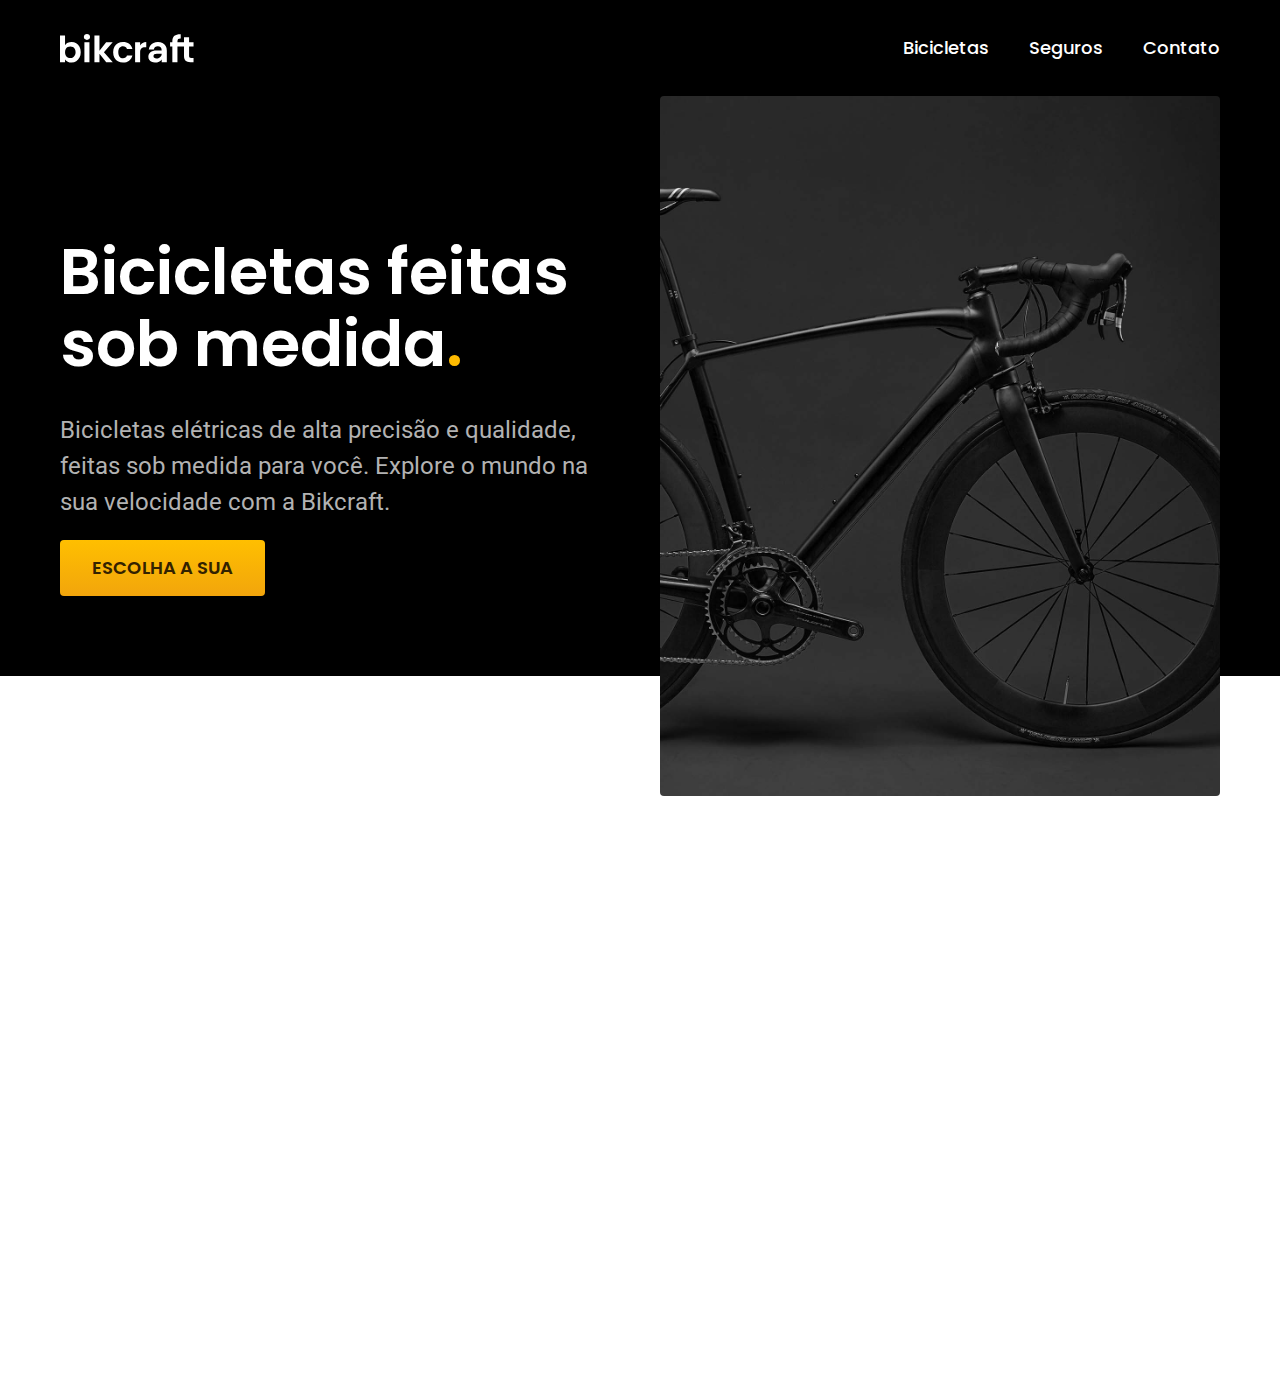
==== index.html @ d9bc49b4 "css utilitário" ====
<!DOCTYPE html>
<html lang="pt-br">

<head>
  <meta charset="UTF-8">
  <meta name="viewport" content="width=device-width, initial-scale=1.0">
  <title>Bikcraft - Bicicletas Elétricas</title>
  <meta name="description" content="Bicicletas elétricas de alta precisão e qualidade, feitas sob medida para você. Explore o mundo na sua velocidade com a Bikcraft.">
  <link rel="stylesheet" href="./css/style.css">
  <link rel="preconnect" href="https://fonts.googleapis.com">
  <link rel="preconnect" href="https://fonts.gstatic.com" crossorigin>
  <link href="https://fonts.googleapis.com/css2?family=Merriweather:ital,wght@1,900&family=Poppins:wght@400;600&family=Roboto:wght@400;500&display=swap" rel="stylesheet">
</head>

<body>
  <header class="header-bg">
    <div class="header">
      <a href="./">
        <img src="./img/bikcraft.svg" alt="bikcraft">
      </a>

      <nav aria-label="primaria">
        <ul class="header-menu font-1-m cor-0">
          <li><a href="./bicicletas.html">Bicicletas</a></li>
          <li><a href="./seguros.html">Seguros</a></li>
          <li><a href="./contato.html">Contato</a></li>
        </ul>
      </nav>
    </div>
  </header>

  <main class="introducao-bg">
    <div class="introducao">
      <div class="introducao-conteudo">
        <h1 class="font-1-xxl cor-0">Bicicletas feitas sob medida<span class="cor-p1">.</span></h1>
        <p class="font-2-l cor-5">Bicicletas elétricas de alta precisão e qualidade, feitas sob medida para você. Explore o mundo na sua velocidade com a Bikcraft.</p>
        <a class="botao" href="./bicicletas.html">escolha a sua</a>
      </div>
      <div class="introducao-img">
        <img src="./img/fotos/introducao.jpg" alt="Bicicletas alétrica preta.">
      </div>
    </div>
  </main>

</body>
</html>
---- css/style.css ----
/* Global e Utilidades */
@import "./global/global.css";
@import "./utilidades/tipografia.css";
@import "./utilidades/cores.css";
@import "./global/header.css";
@import "./utilidades/componentes.css";

/* Home */
@import "./home/introducao.css";
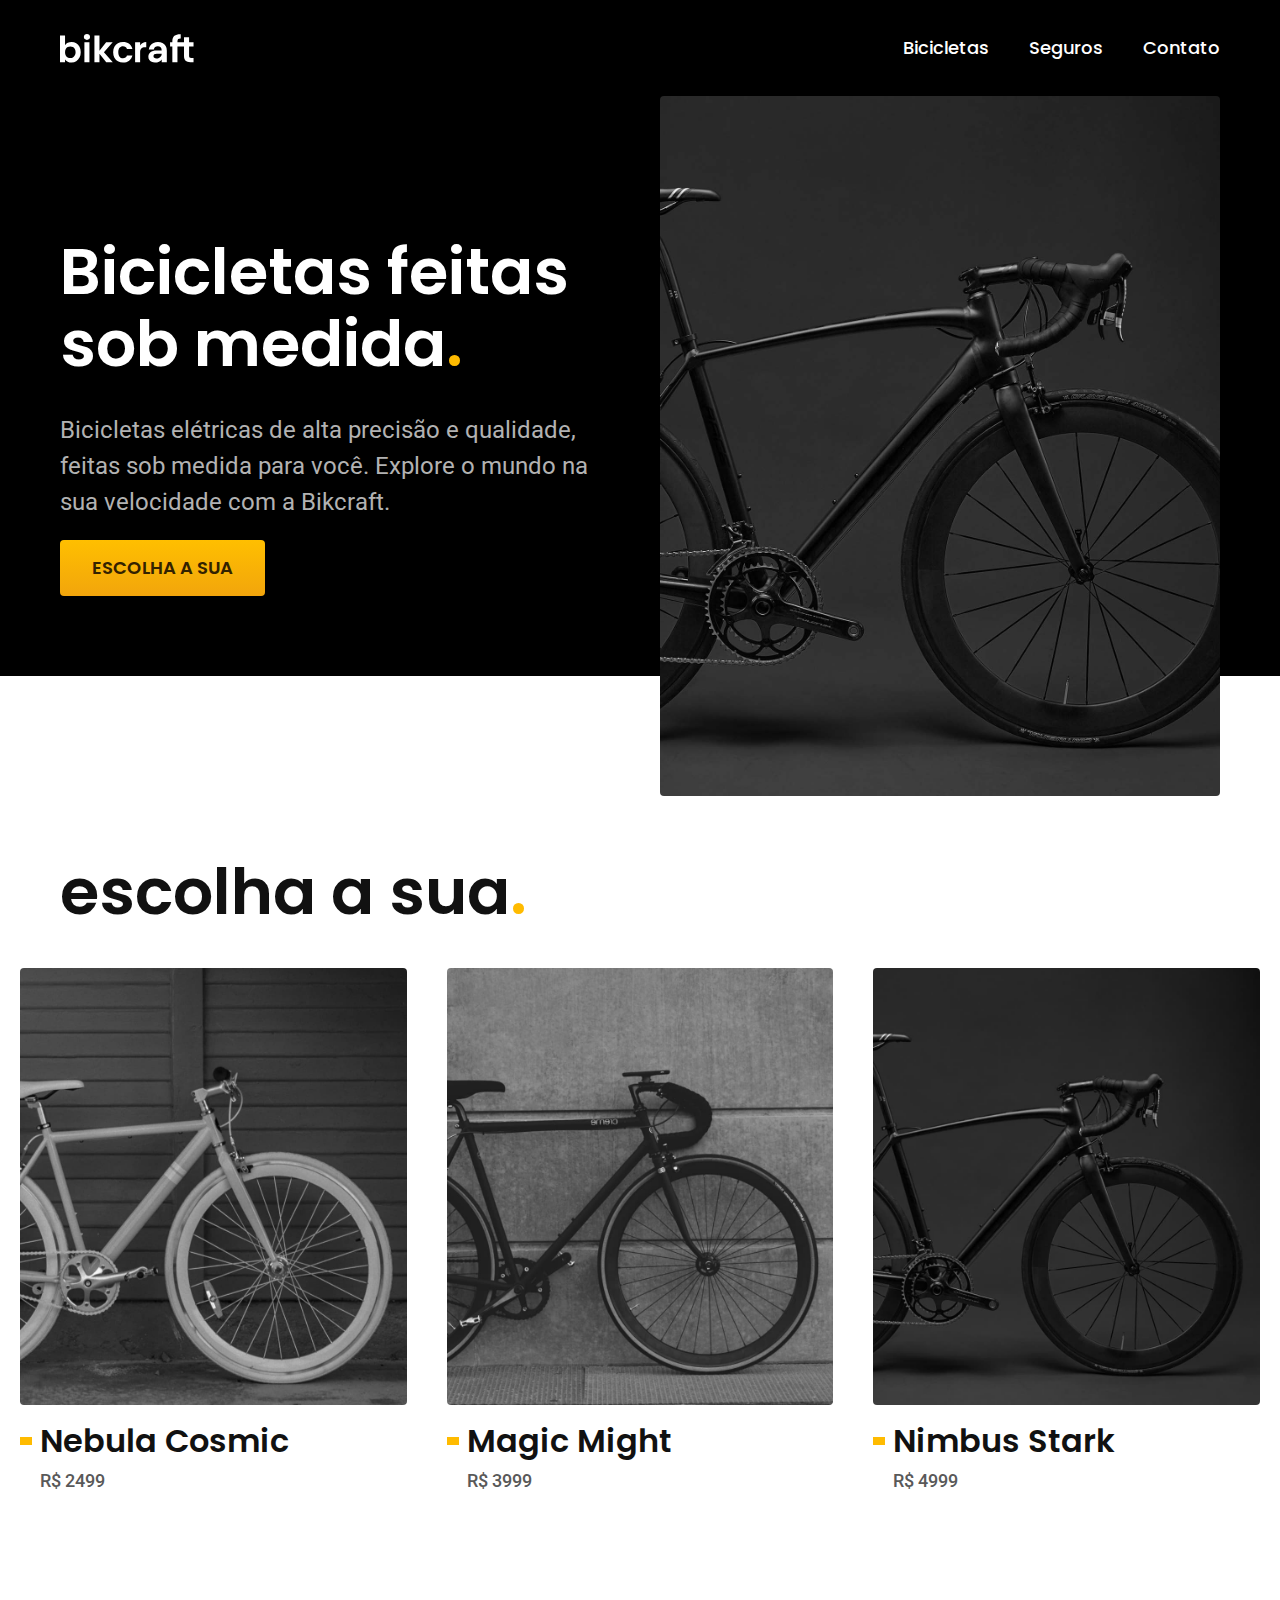
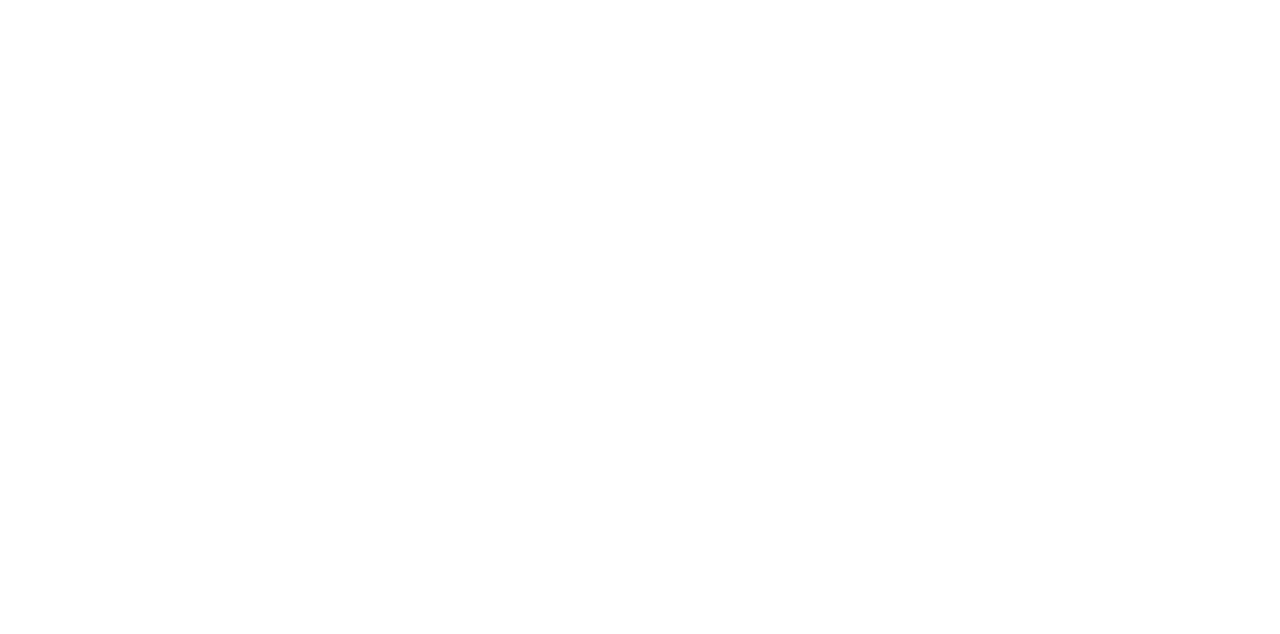
==== commit 4086bdb8: "biciletas home + melhorias no css utilitário" ====
--- a/index.html
+++ b/index.html
@@ -7,6 +7,7 @@
   <title>Bikcraft - Bicicletas Elétricas</title>
   <meta name="description" content="Bicicletas elétricas de alta precisão e qualidade, feitas sob medida para você. Explore o mundo na sua velocidade com a Bikcraft.">
   <link rel="stylesheet" href="./css/style.css">
+  
   <link rel="preconnect" href="https://fonts.googleapis.com">
   <link rel="preconnect" href="https://fonts.gstatic.com" crossorigin>
   <link href="https://fonts.googleapis.com/css2?family=Merriweather:ital,wght@1,900&family=Poppins:wght@400;600&family=Roboto:wght@400;500&display=swap" rel="stylesheet">
@@ -14,7 +15,7 @@
 
 <body>
   <header class="header-bg">
-    <div class="header">
+    <div class="container header">
       <a href="./">
         <img src="./img/bikcraft.svg" alt="bikcraft">
       </a>
@@ -30,7 +31,7 @@
   </header>
 
   <main class="introducao-bg">
-    <div class="introducao">
+    <div class="container introducao">
       <div class="introducao-conteudo">
         <h1 class="font-1-xxl cor-0">Bicicletas feitas sob medida<span class="cor-p1">.</span></h1>
         <p class="font-2-l cor-5">Bicicletas elétricas de alta precisão e qualidade, feitas sob medida para você. Explore o mundo na sua velocidade com a Bikcraft.</p>
@@ -42,5 +43,32 @@
     </div>
   </main>
 
+  <article class="bicicletas-lista">
+    <h2 class="container font-1-xxl">escolha a sua<span class="cor-p1">.</span></h2>
+    <ul>
+      <li>
+        <a href="./bicicletas/magic.html">
+          <img src="./img/bicicletas/nebula-home.jpg" alt="Bicicleta preta">
+          <h3 class="font-1-xl">Nebula Cosmic</h3>
+          <span class="font-2-m cor-8">R$ 2499</span>
+        </a>
+      </li>
+      <li>
+        <a href="./bicicletas/magic.html">
+          <img src="./img/bicicletas/magic-home.jpg" alt="Bicicleta preta">
+          <h3 class="font-1-xl">Magic Might</h3>
+          <span class="font-2-m cor-8">R$ 3999</span>
+        </a>
+      </li>
+      <li>
+        <a href="./bicicletas/nimbus.html">
+          <img src="./img/bicicletas/nimbus-home.jpg" alt="Bicicleta preta">
+          <h3 class="font-1-xl">Nimbus Stark</h3>
+          <span class="font-2-m cor-8">R$ 4999</span>
+        </a>
+      </li>
+    </ul>
+  </article>
+
 </body>
 </html>--- a/css/style.css
+++ b/css/style.css
@@ -6,4 +6,7 @@
 @import "./utilidades/componentes.css";
 
 /* Home */
-@import "./home/introducao.css";+@import "./home/introducao.css";
+
+/* Bicicletas */
+@import "./bicicletas/bicicletas-lista.css";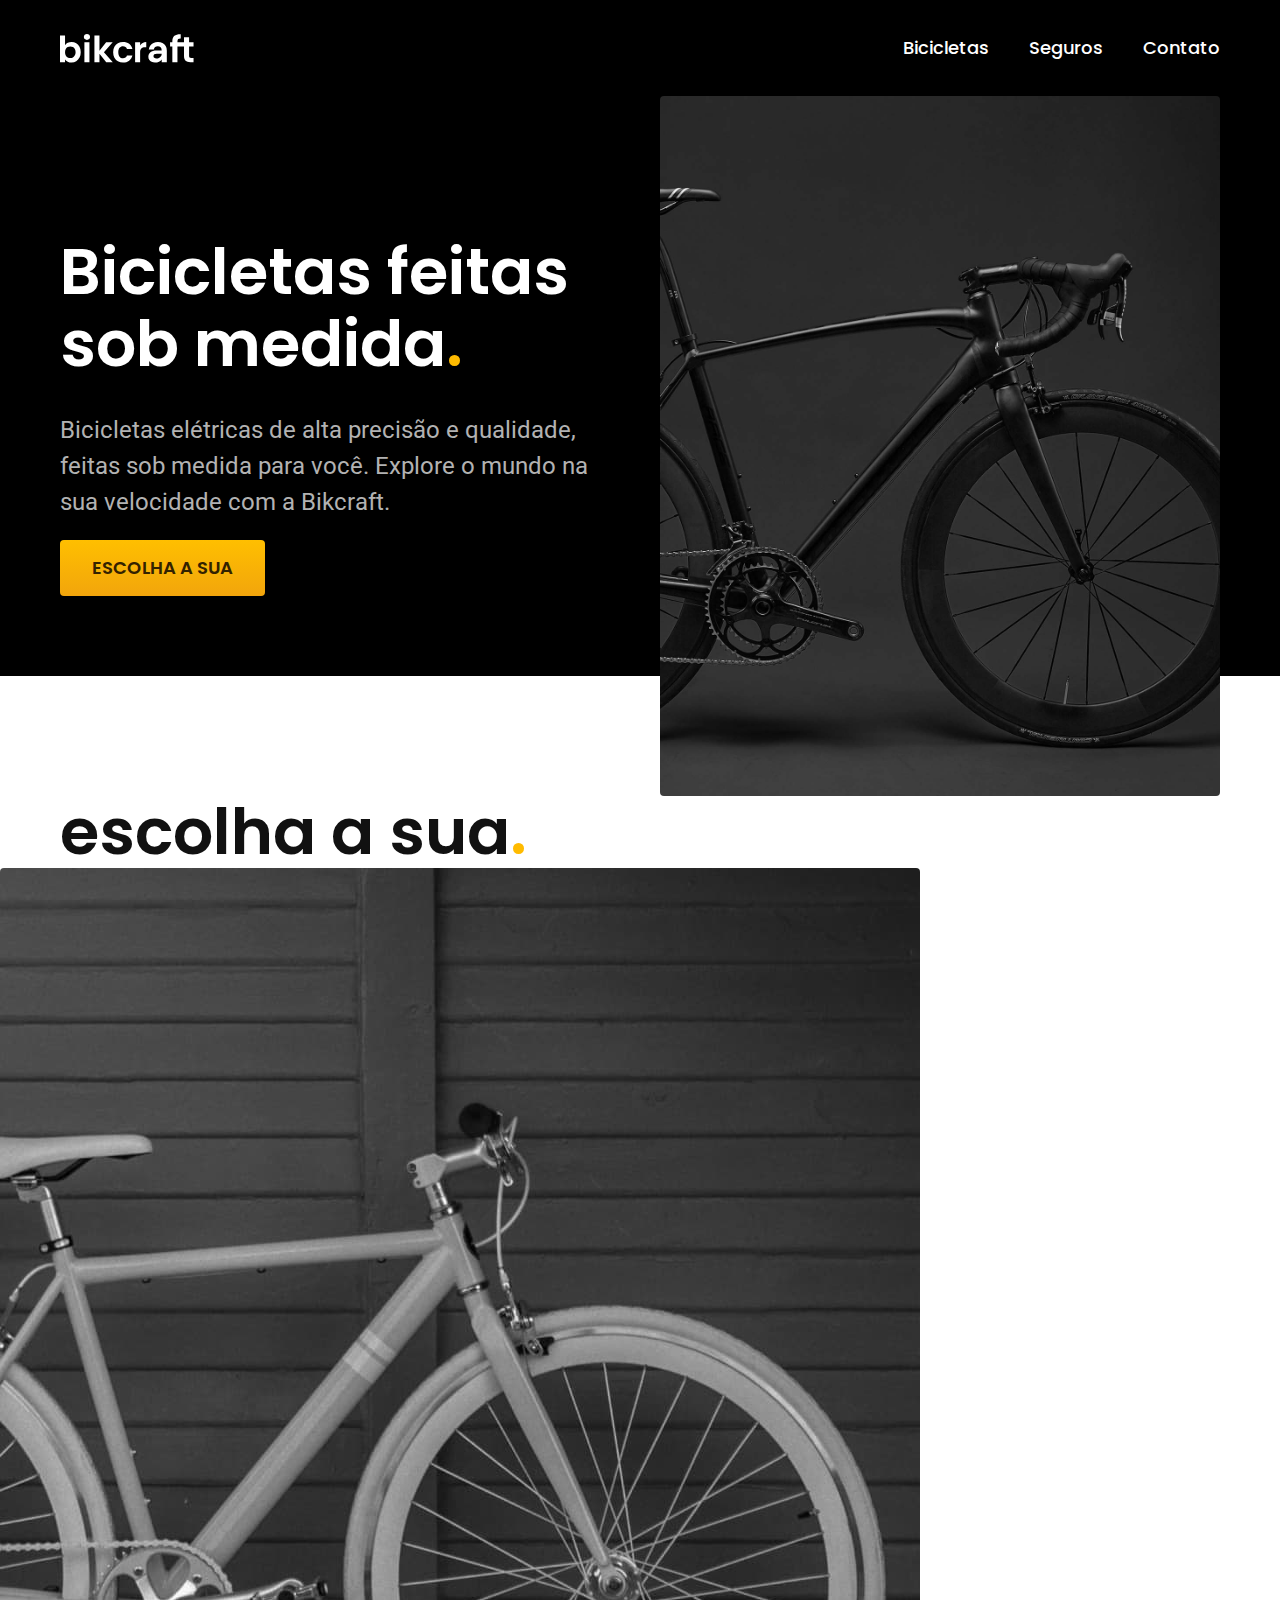
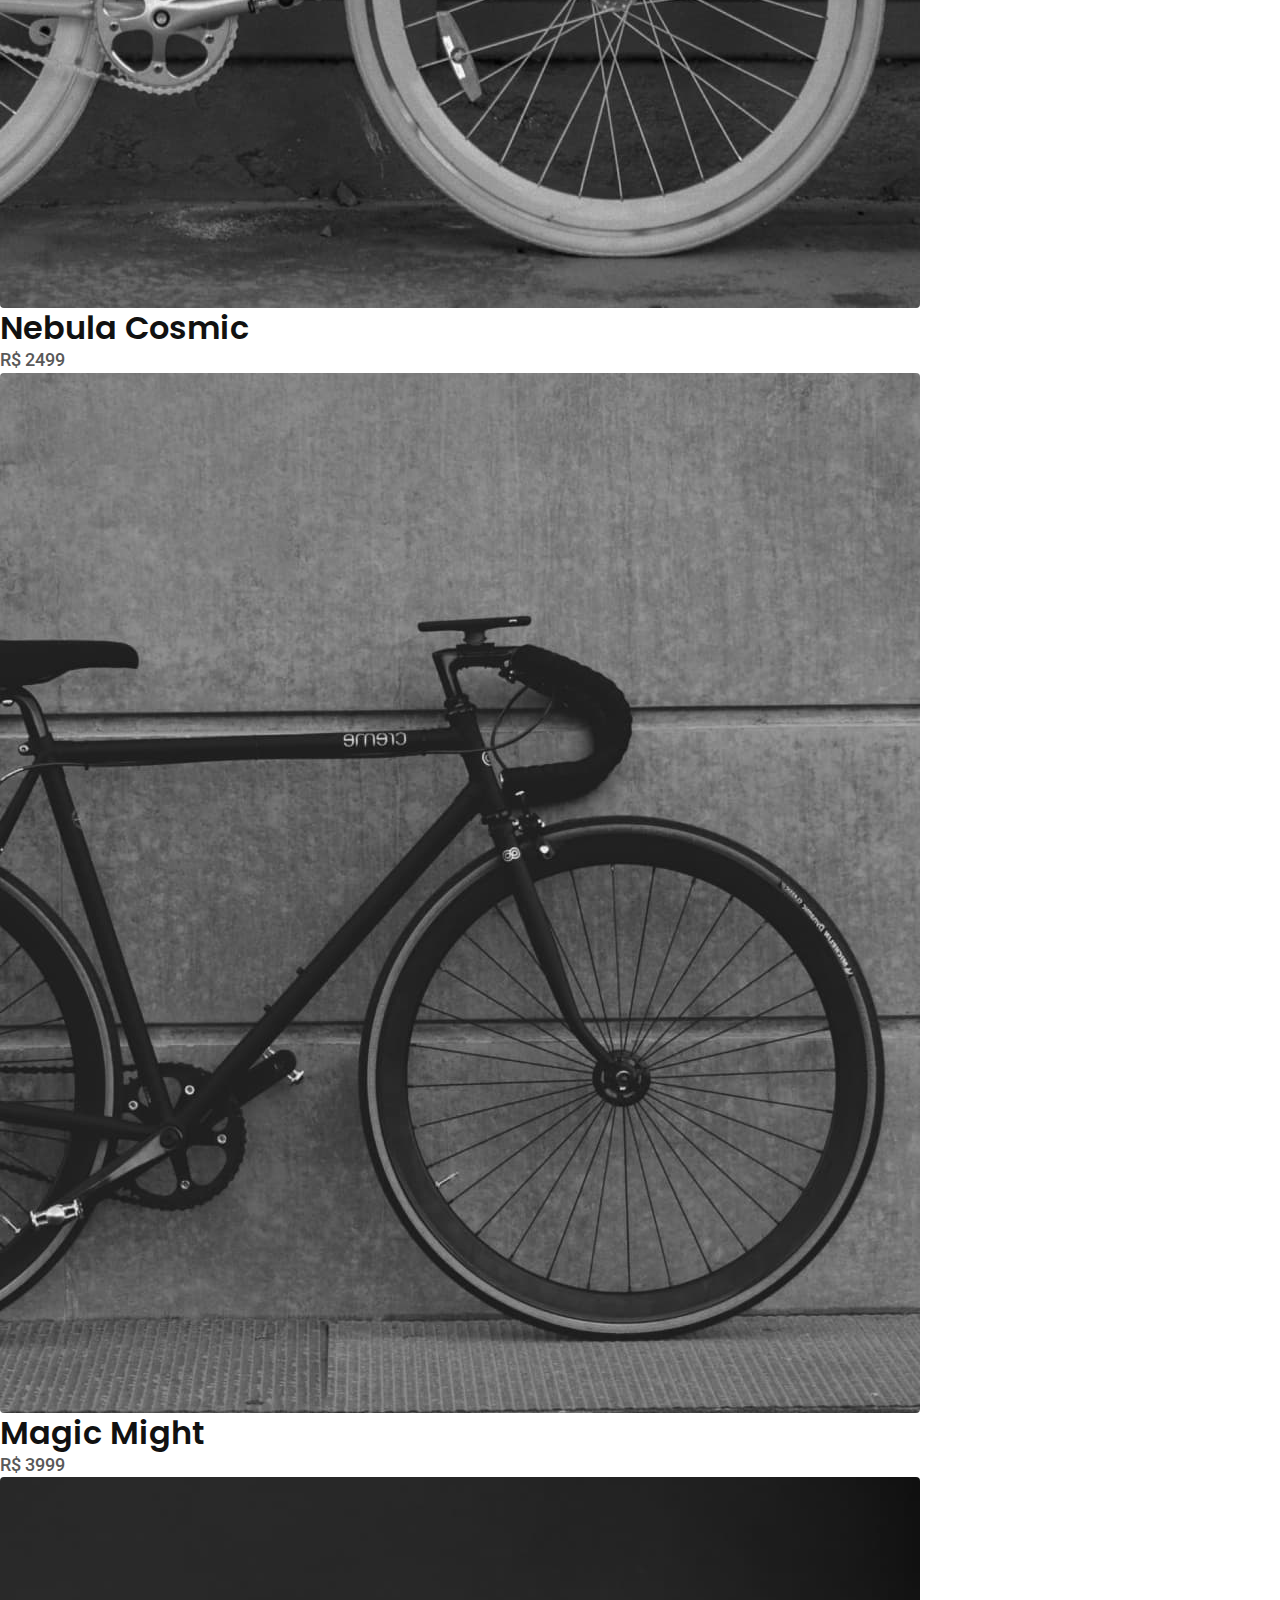
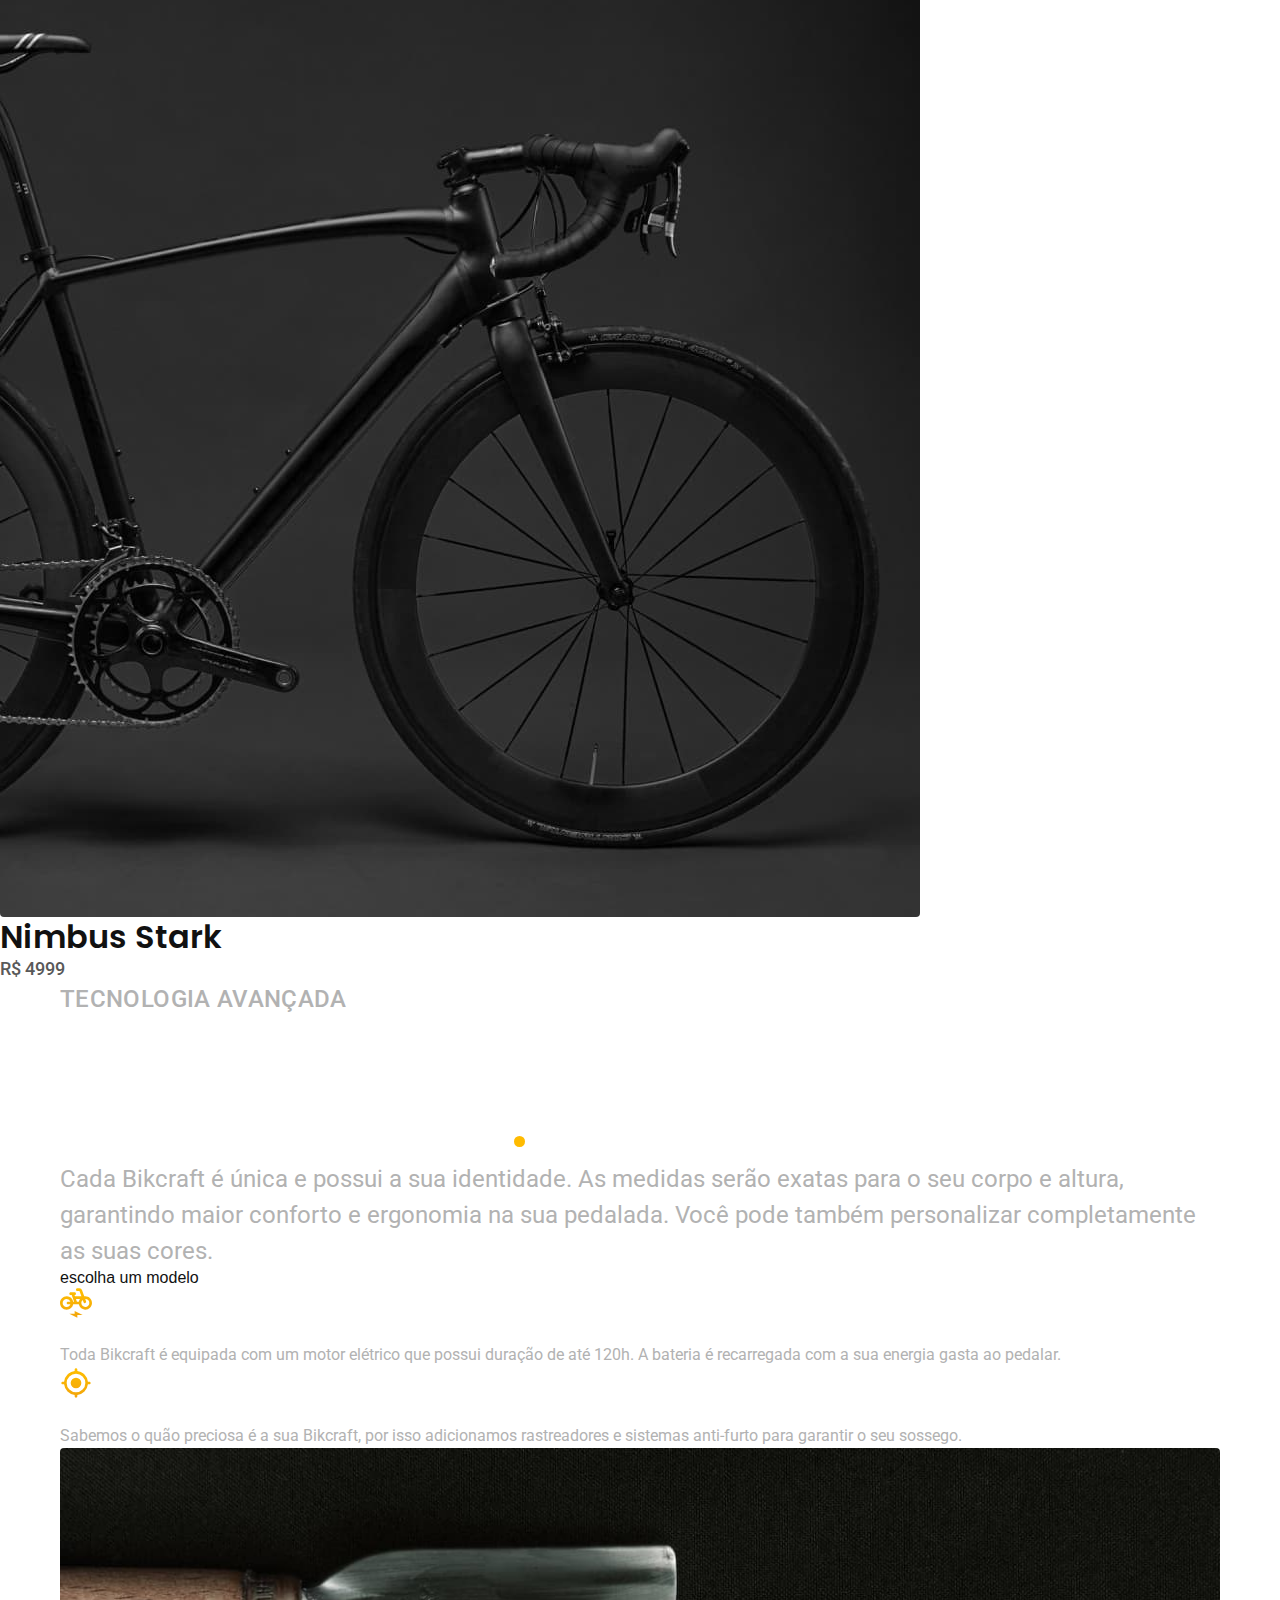
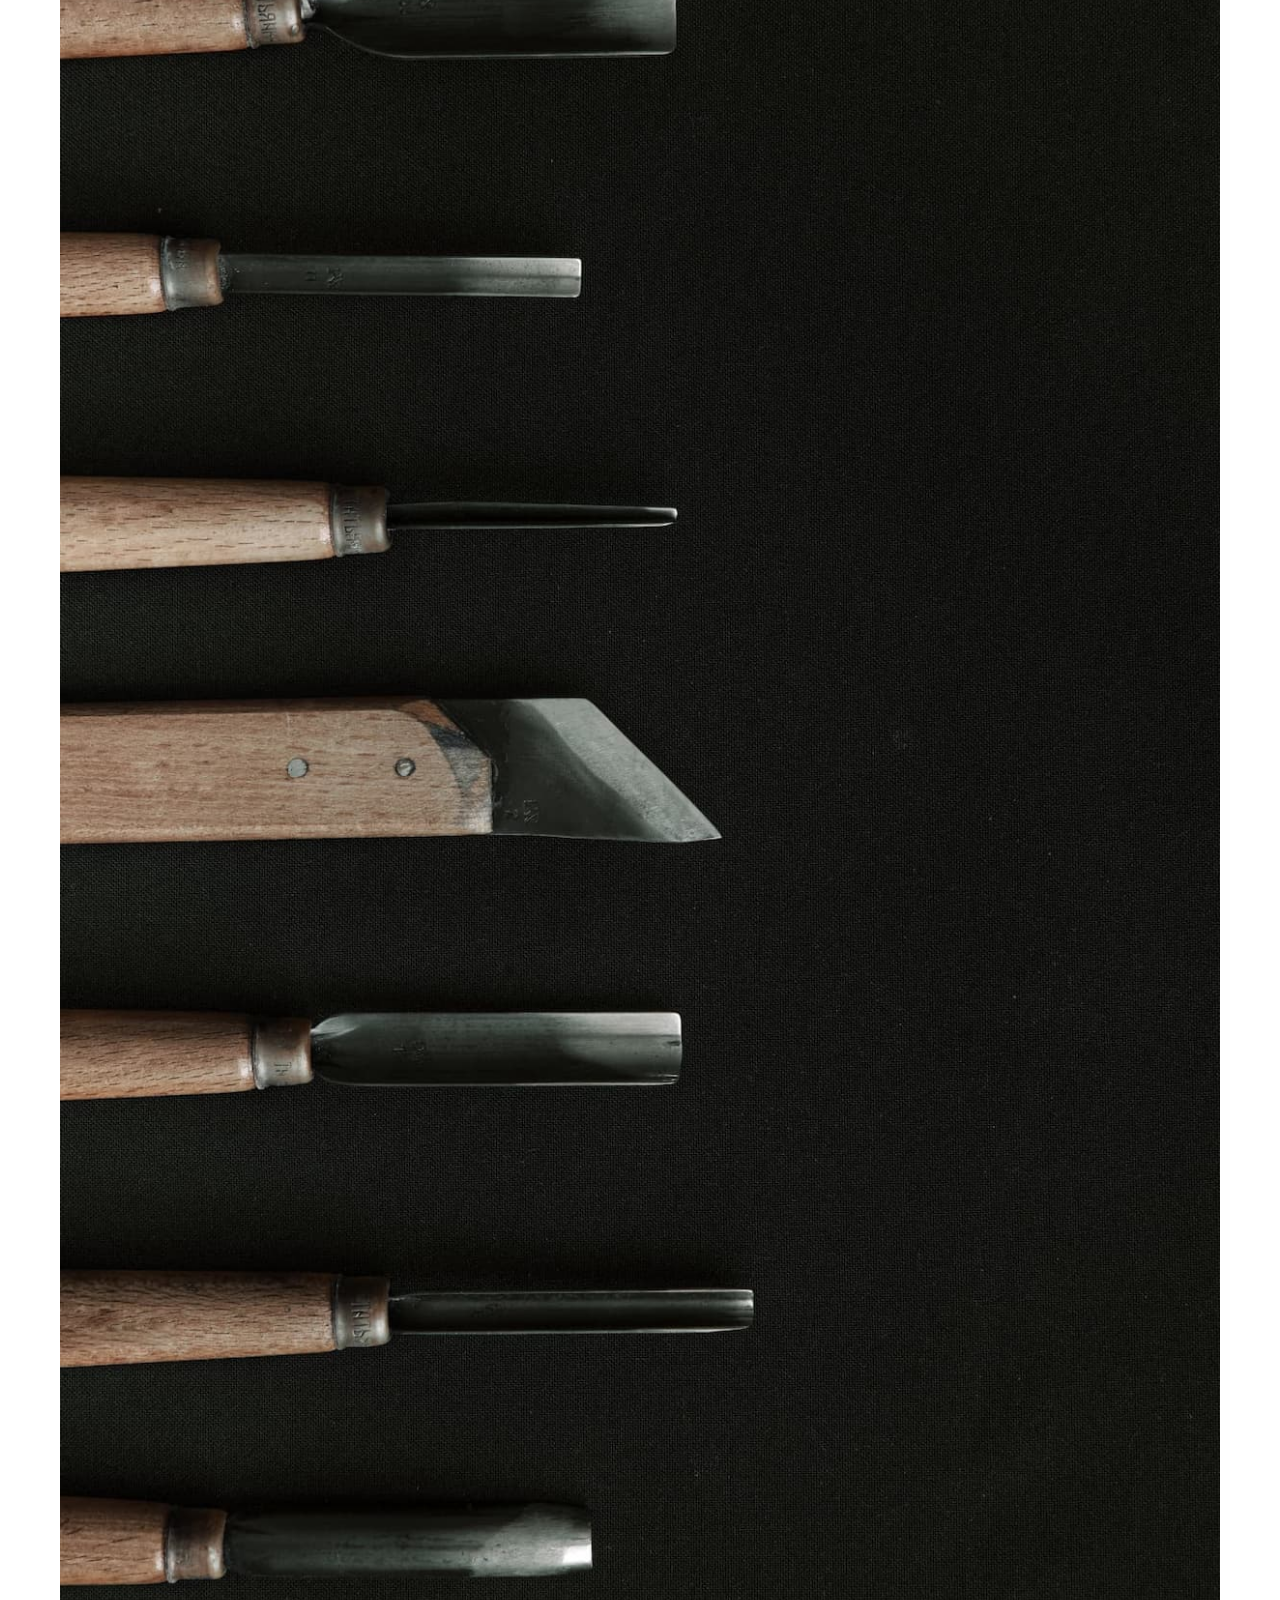
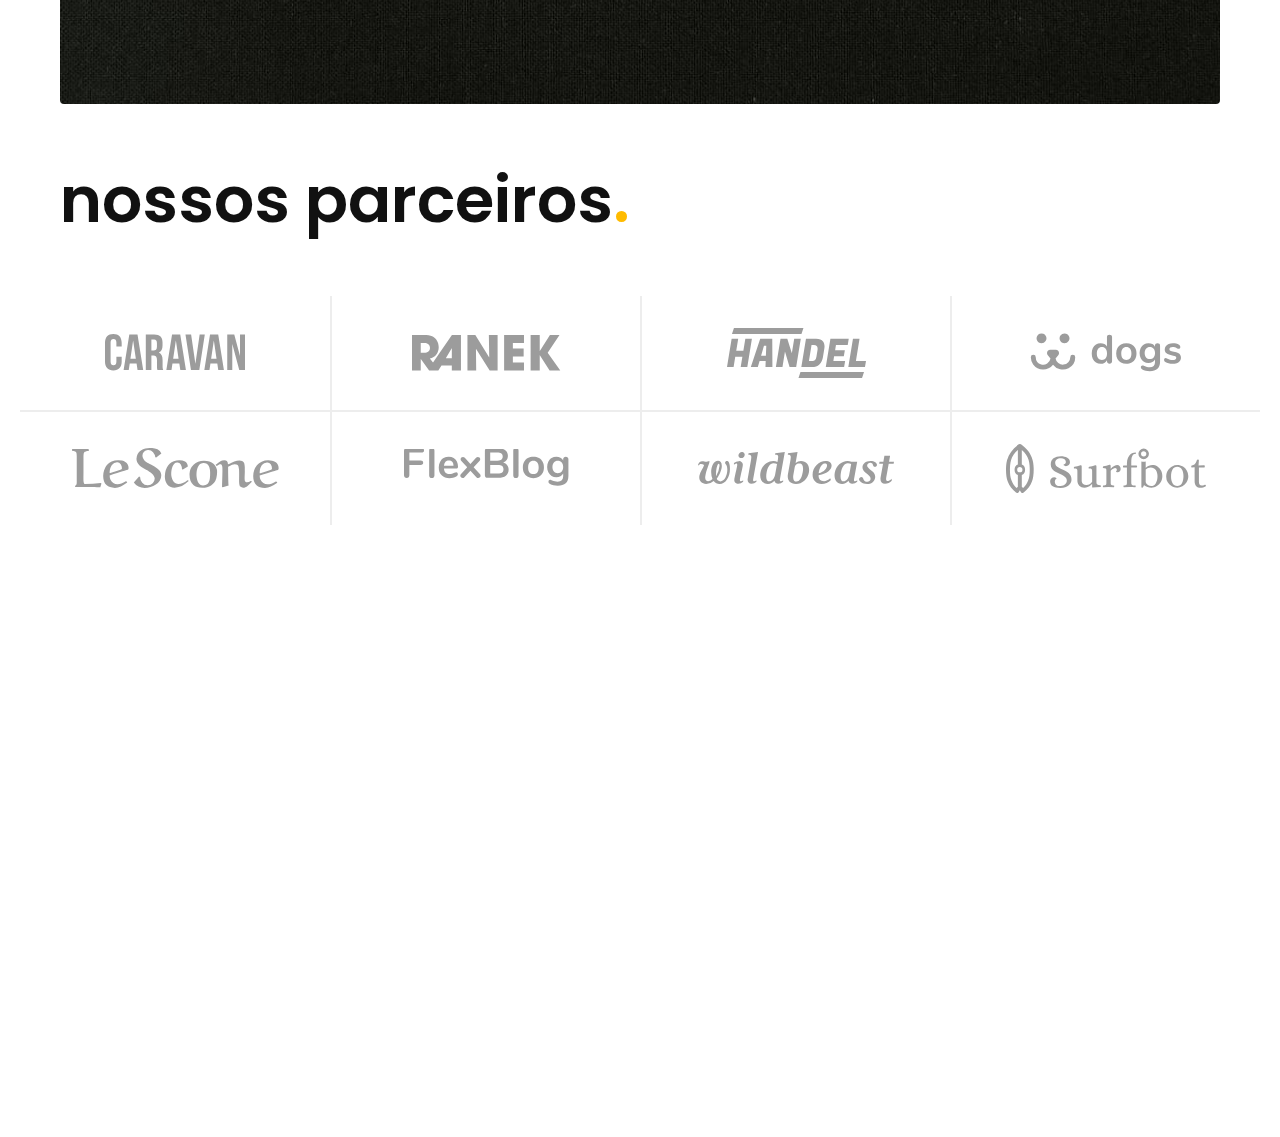
==== commit 7e6d0b43: "parte 'parceiros' pronta + favicon" ====
--- a/index.html
+++ b/index.html
@@ -11,6 +11,7 @@
   <link rel="preconnect" href="https://fonts.googleapis.com">
   <link rel="preconnect" href="https://fonts.gstatic.com" crossorigin>
   <link href="https://fonts.googleapis.com/css2?family=Merriweather:ital,wght@1,900&family=Poppins:wght@400;600&family=Roboto:wght@400;500&display=swap" rel="stylesheet">
+  <link rel="icon" href="./favicon.svg" type="image/svg+xml">
 </head>
 
 <body>
@@ -70,5 +71,45 @@
     </ul>
   </article>
 
+  <article class="tecnologia-bg">
+    <div class="tecnologia container">
+      <div class="tecnologia-conteudo">
+        <span class="font-2-l-b cor-5">tecnologia avançada</span>
+        <h2 class="font-1-xxl cor-0">você escolhe as suas cores e componentes<span class="cor-p1">.</span></h2>
+        <p class="font-2-l cor-5">Cada Bikcraft é única e possui a sua identidade. As medidas serão exatas para o seu corpo e altura, garantindo maior conforto e ergonomia na sua pedalada. Você pode também personalizar completamente as suas cores.</p>
+        <a class="link" href="./bicicletas.html">escolha um modelo</a>
+        <div class="tecnologia-vantagens">
+          <div>
+            <img src="./img/icones/eletrica.svg" alt="">
+            <h3 class="font-1-m cor-0">Motor Elétrico</h3>
+            <p class="font-2-s cor-5">Toda Bikcraft é equipada com um motor elétrico que possui duração de até 120h. A bateria é recarregada com a sua energia gasta ao pedalar.</p>
+          </div>
+          <div>
+            <img src="./img/icones/rastreador.svg" alt="">
+            <h3 class="font-1-m cor-0">Rastreador</h3>
+            <p class="font-2-s cor-5">Sabemos o quão preciosa é a sua Bikcraft, por isso adicionamos rastreadores e sistemas anti-furto para garantir o seu sossego.</p>
+          </div>
+        </div>
+      </div>
+      <div class="tecnologia-imagem">
+        <img src="./img/fotos/tecnologia.jpg" alt="">
+      </div>
+    </div>
+  </article>
+  
+  <section class="parceiros" aria-label="Nossos Parceiros">
+    <h2 class="container font-1-xxl">nossos parceiros<span class="cor-p1">.</span></h2>
+    <ul>
+      <li><img src="./img/parceiros/caravan.svg" alt="caravan"></li>
+      <li><img src="./img/parceiros/ranek.svg" alt="ranek"></li>
+      <li><img src="./img/parceiros/handel.svg" alt="handel"></li>
+      <li><img src="./img/parceiros/dogs.svg" alt="dogs"></li>
+      <li><img src="./img/parceiros/lescone.svg" alt="lescone"></li>
+      <li><img src="./img/parceiros/flexblog.svg" alt="flexblog"></li>
+      <li><img src="./img/parceiros/wildbeast.svg" alt="wildbeast"></li>
+      <li><img src="./img/parceiros/surfbot.svg" alt="surfbot"></li>
+    </ul>
+  </section>
+
 </body>
 </html>--- a/css/style.css
+++ b/css/style.css
@@ -7,6 +7,8 @@
 
 /* Home */
 @import "./home/introducao.css";
+@import "./home/bicicletas-lista.css";
+@import "./home/tecnologia.css";
+@import "./home/parceiros.css";
 
 /* Bicicletas */
-@import "./bicicletas/bicicletas-lista.css";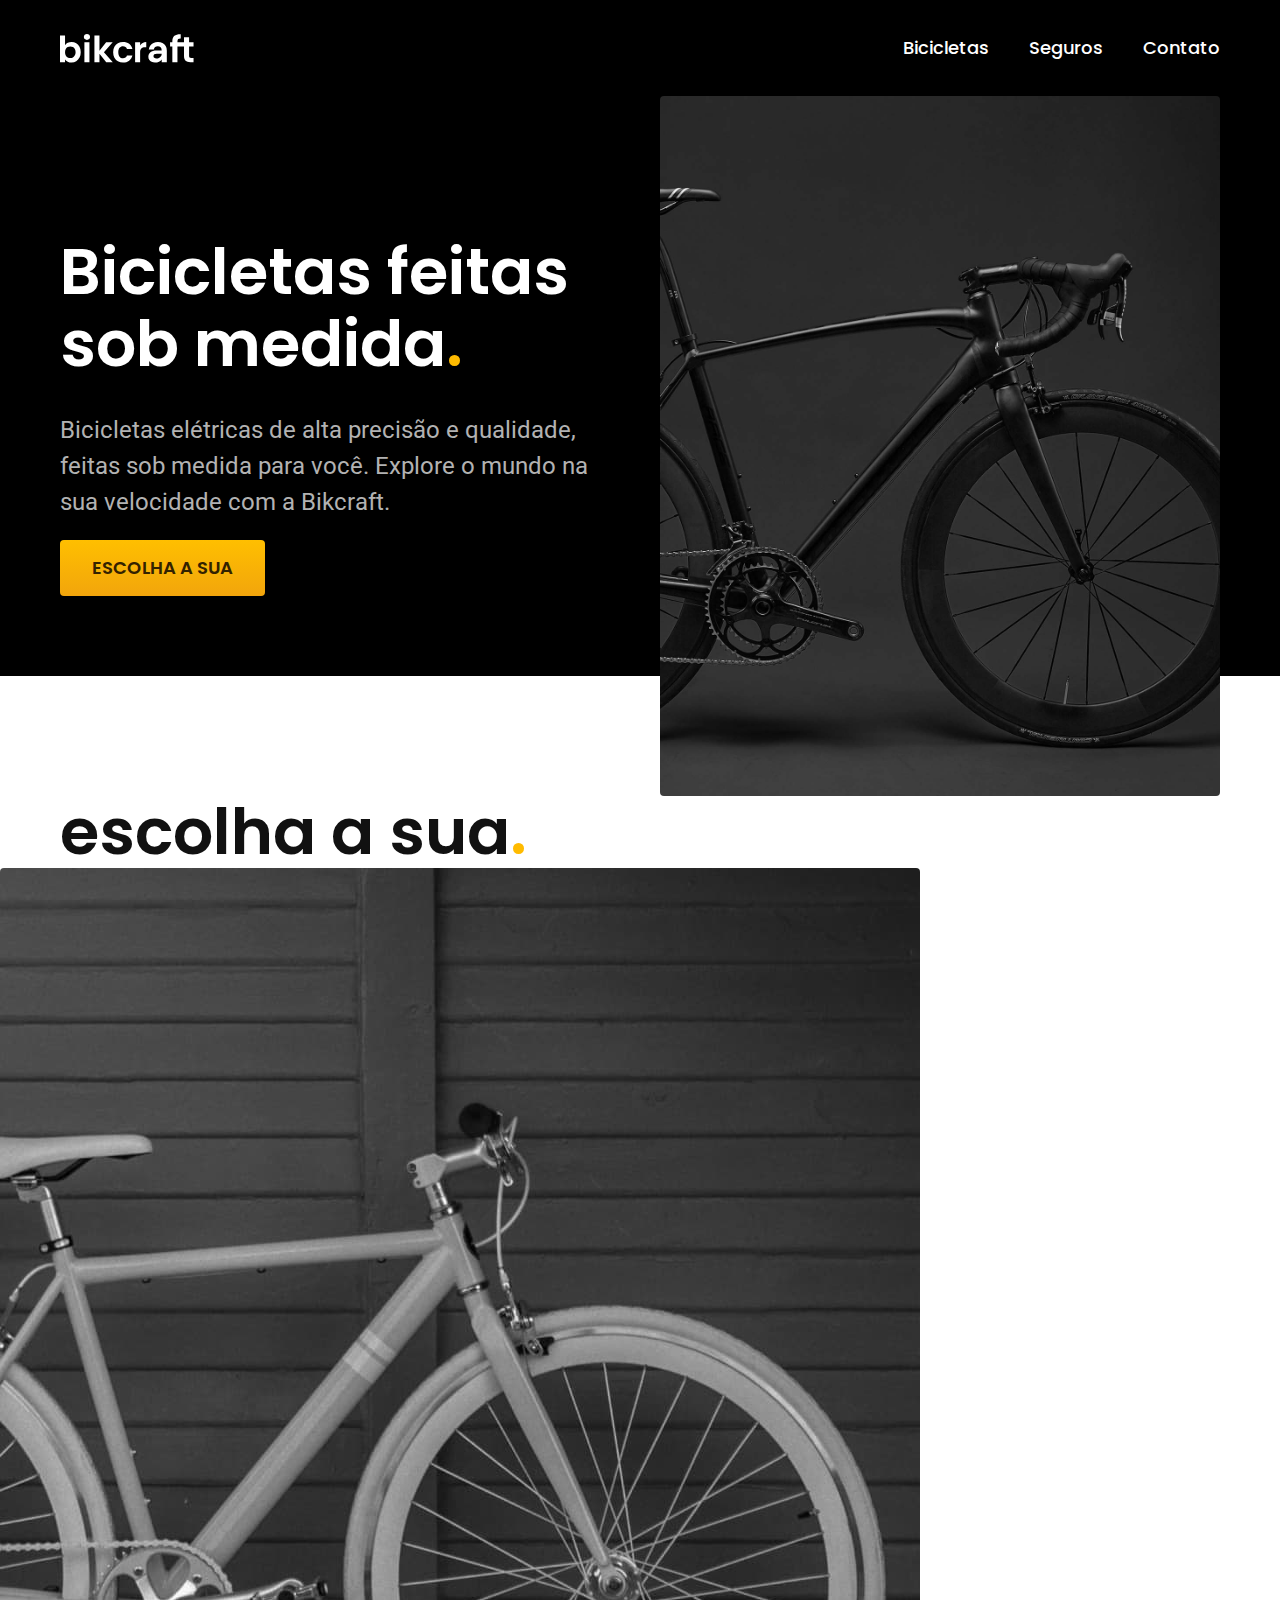
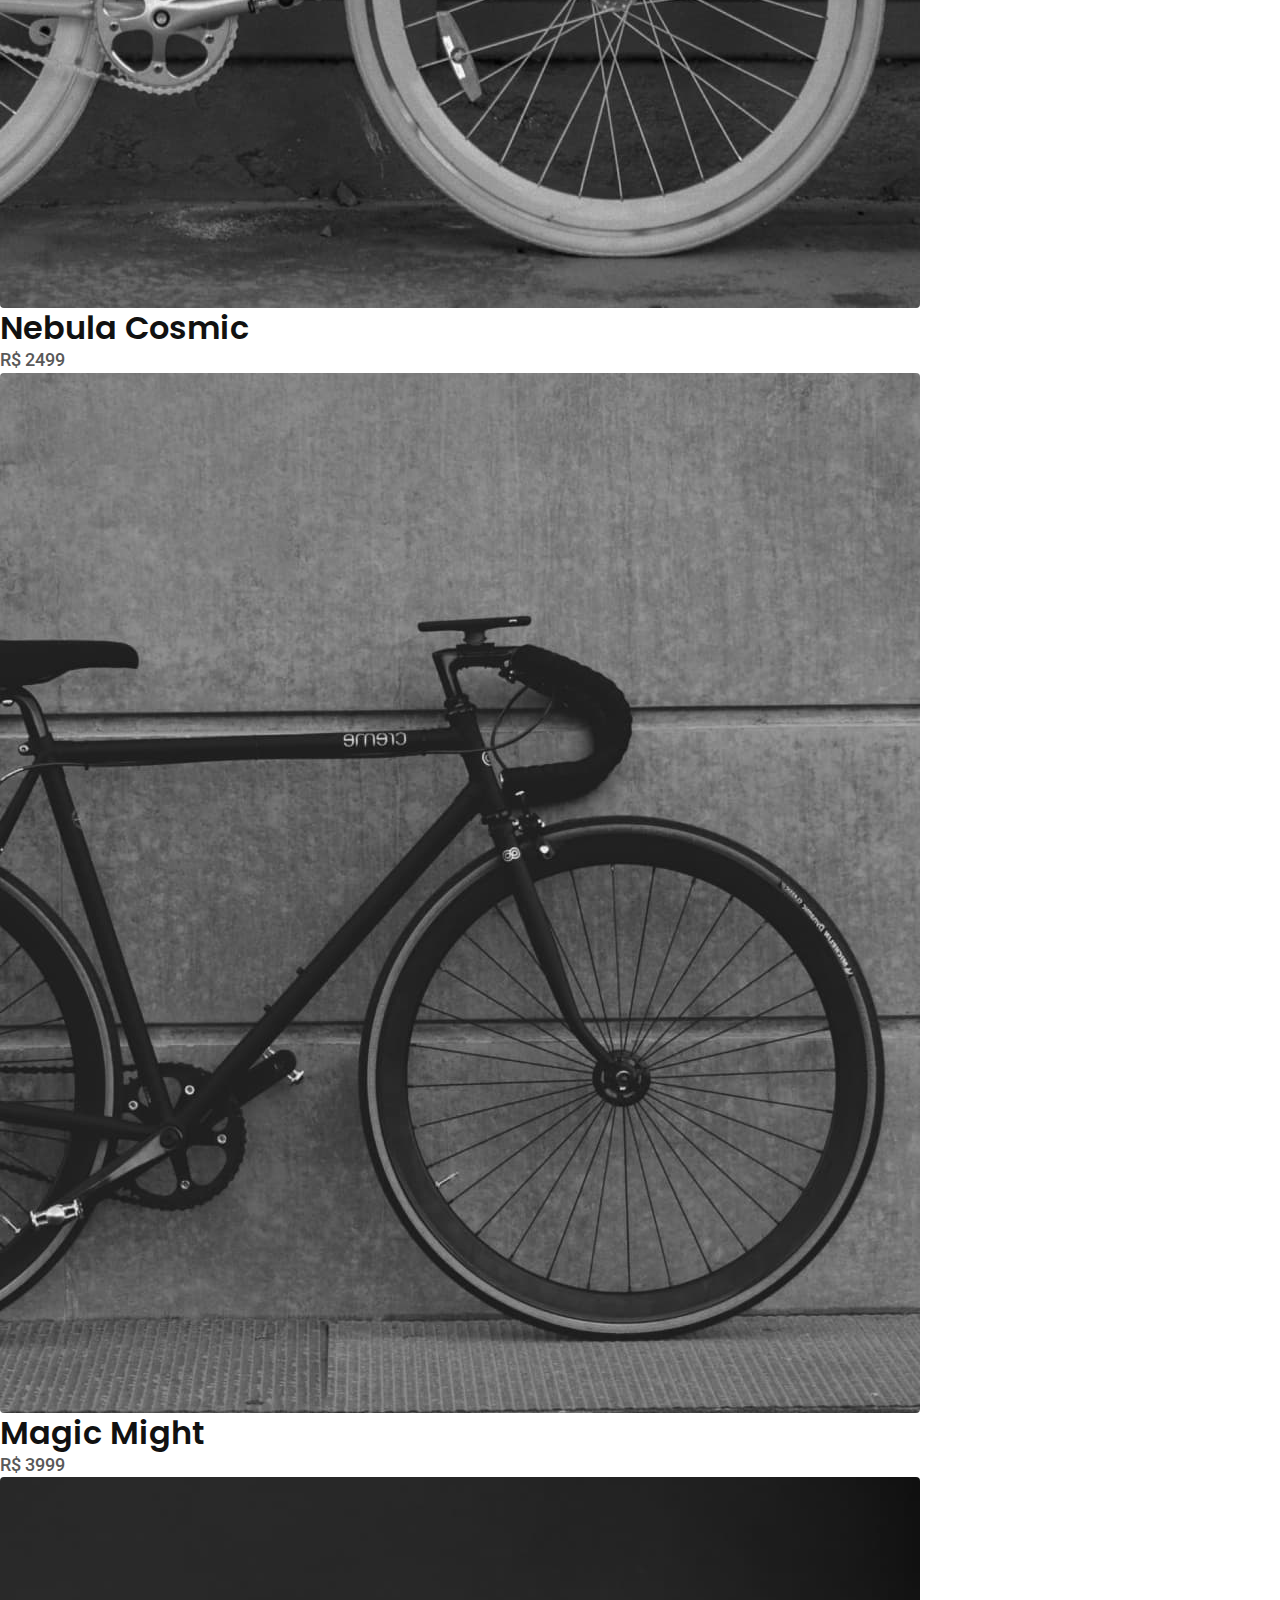
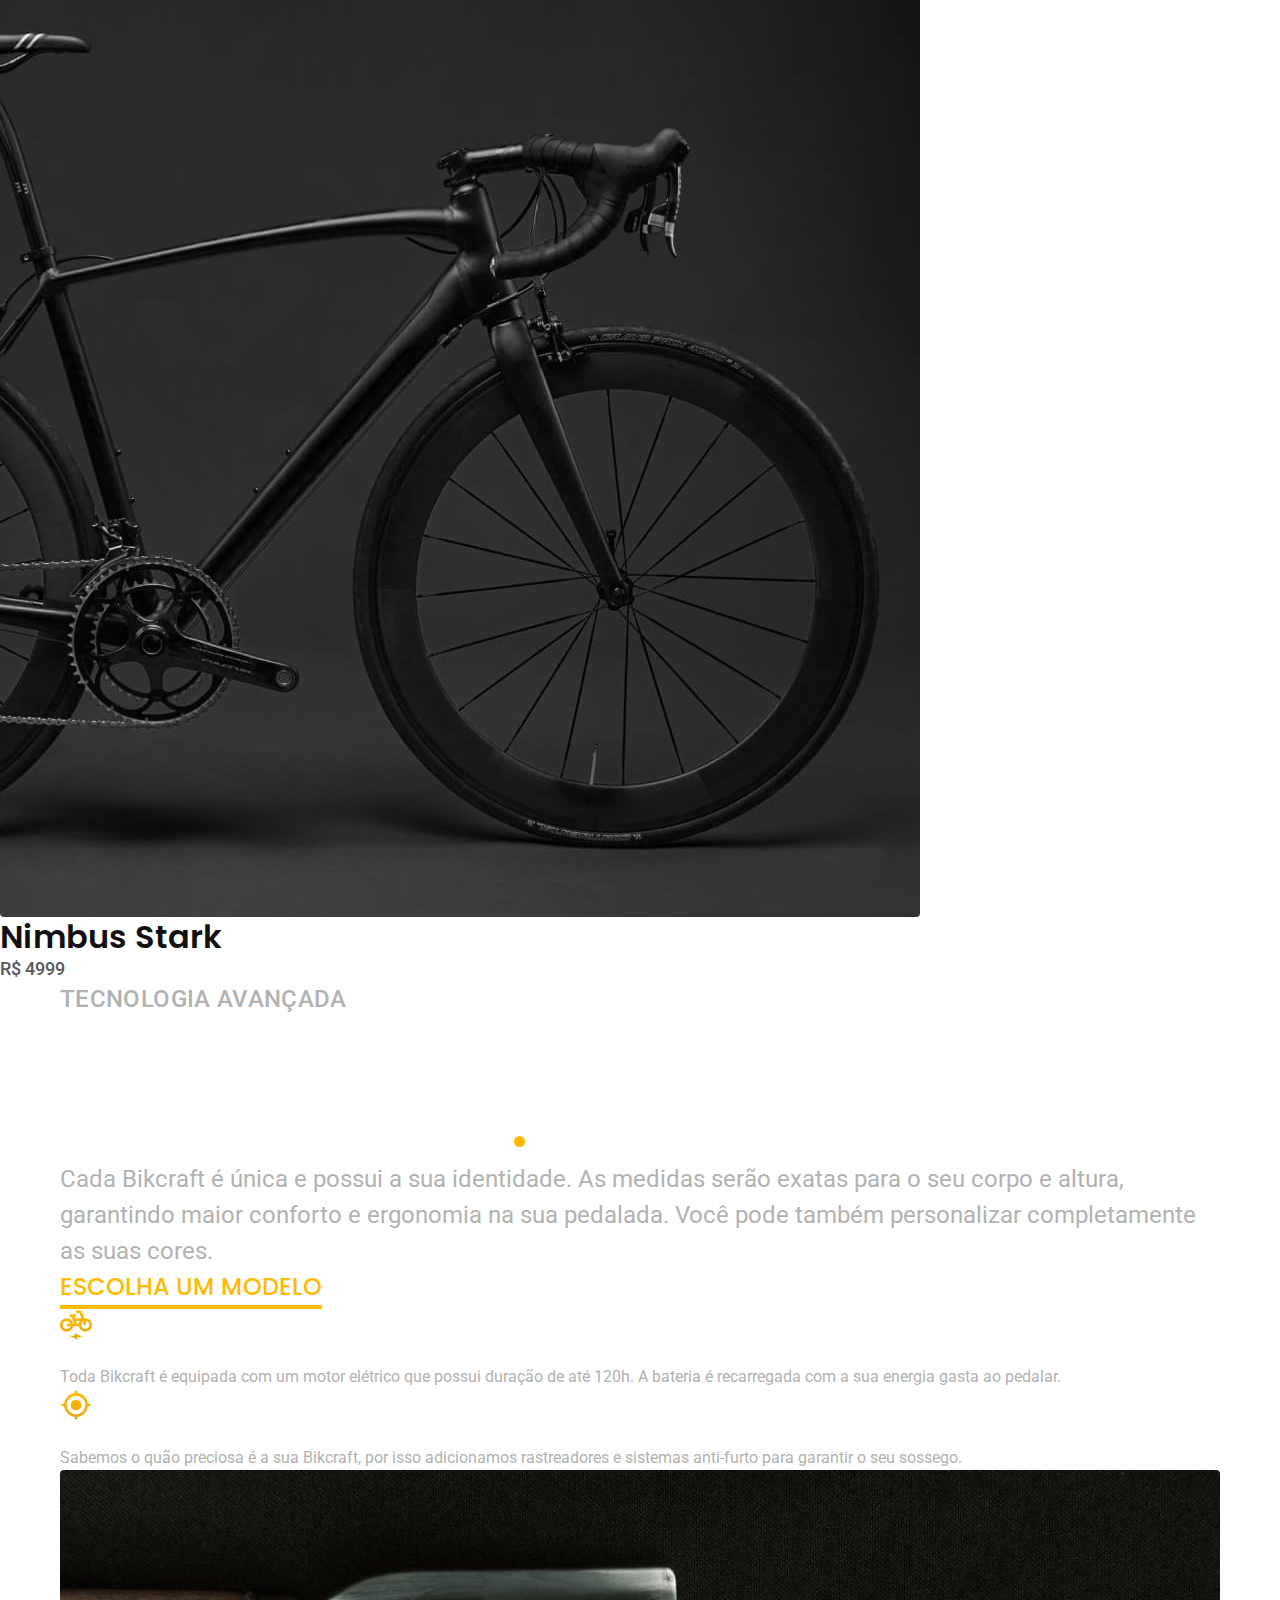
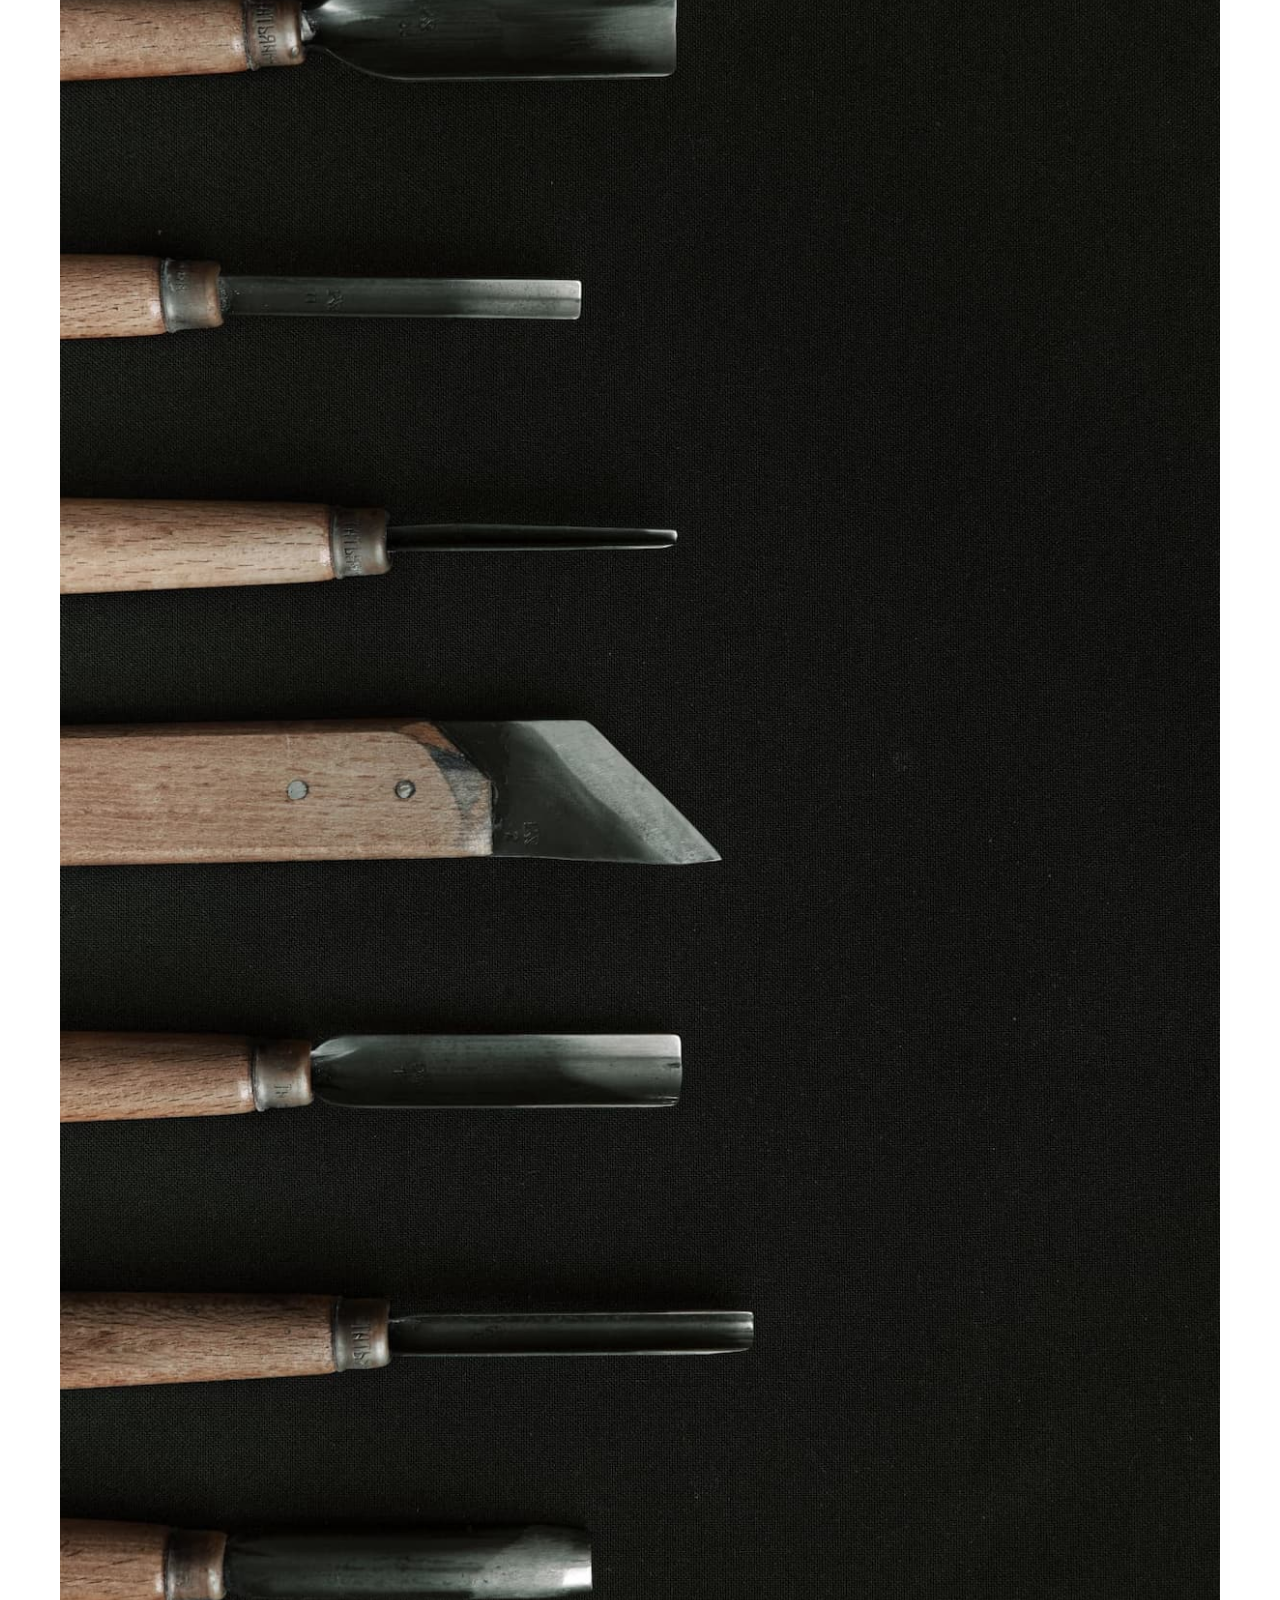
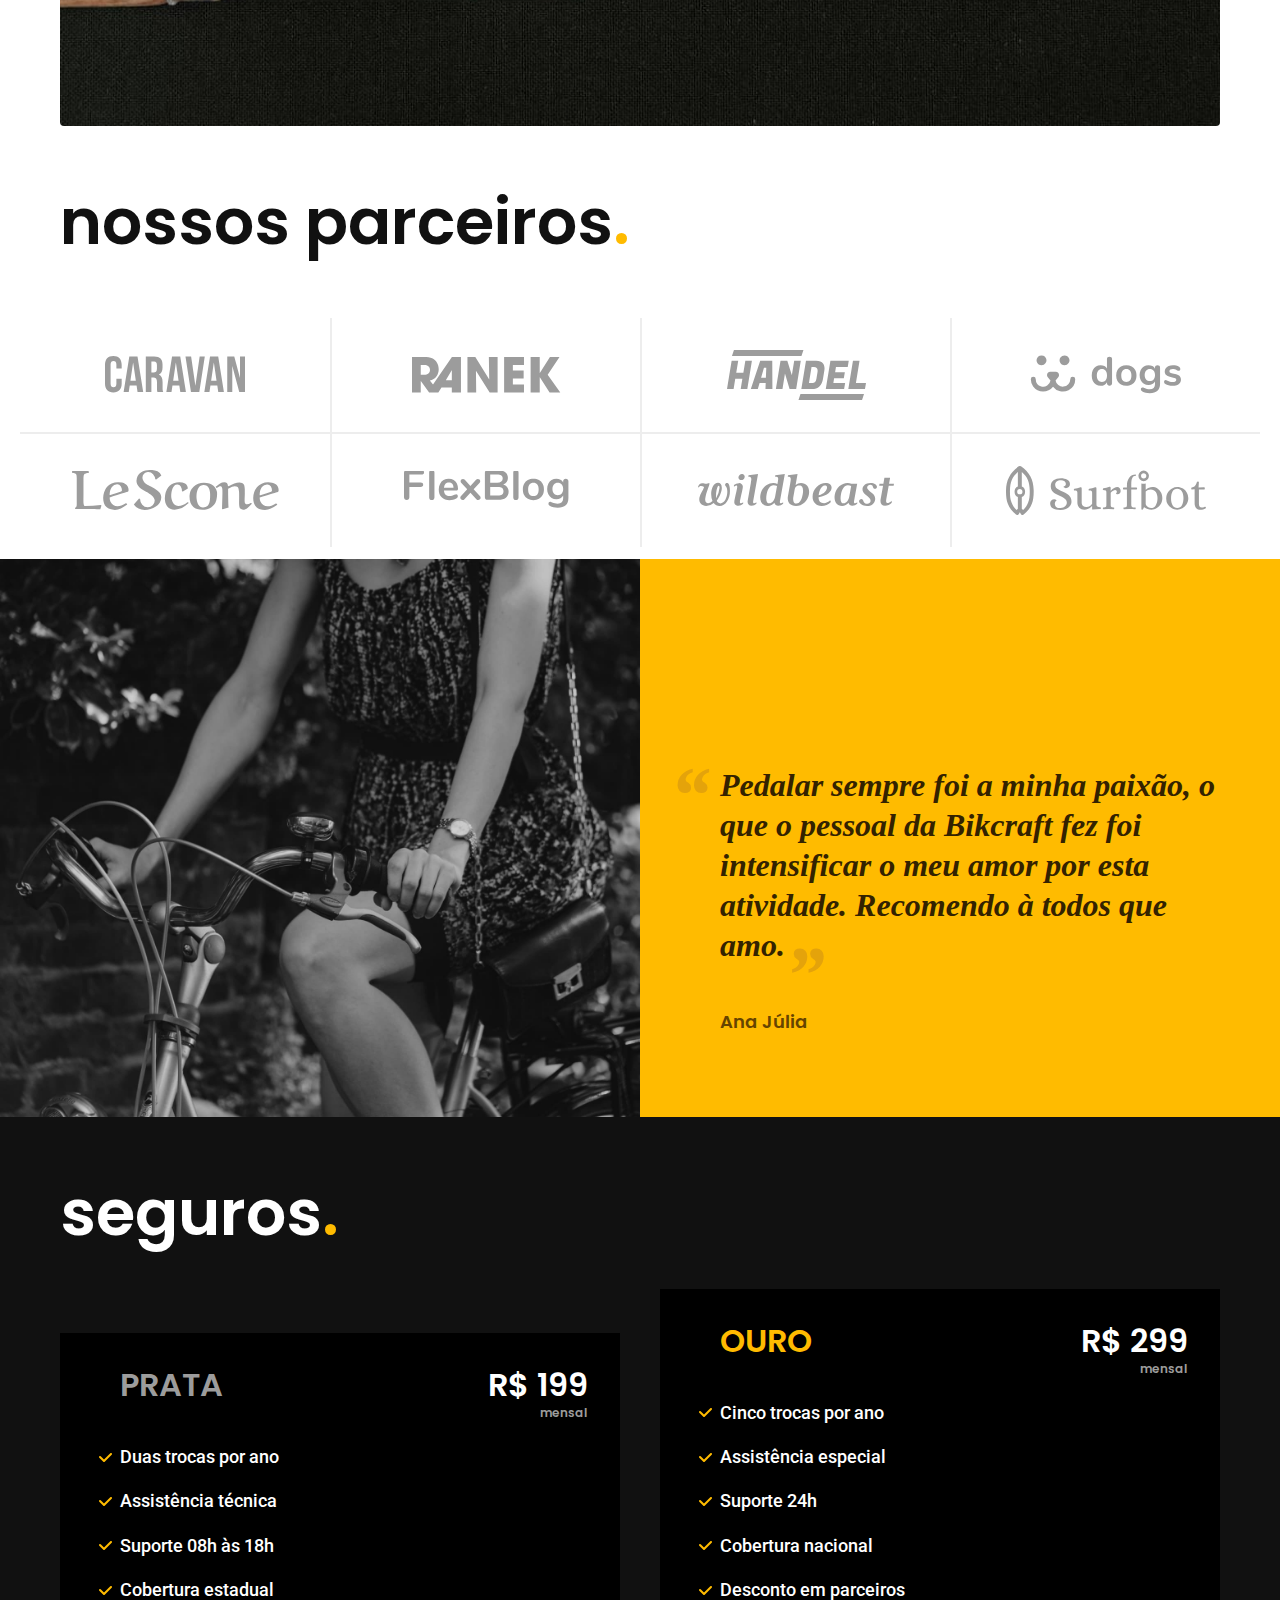
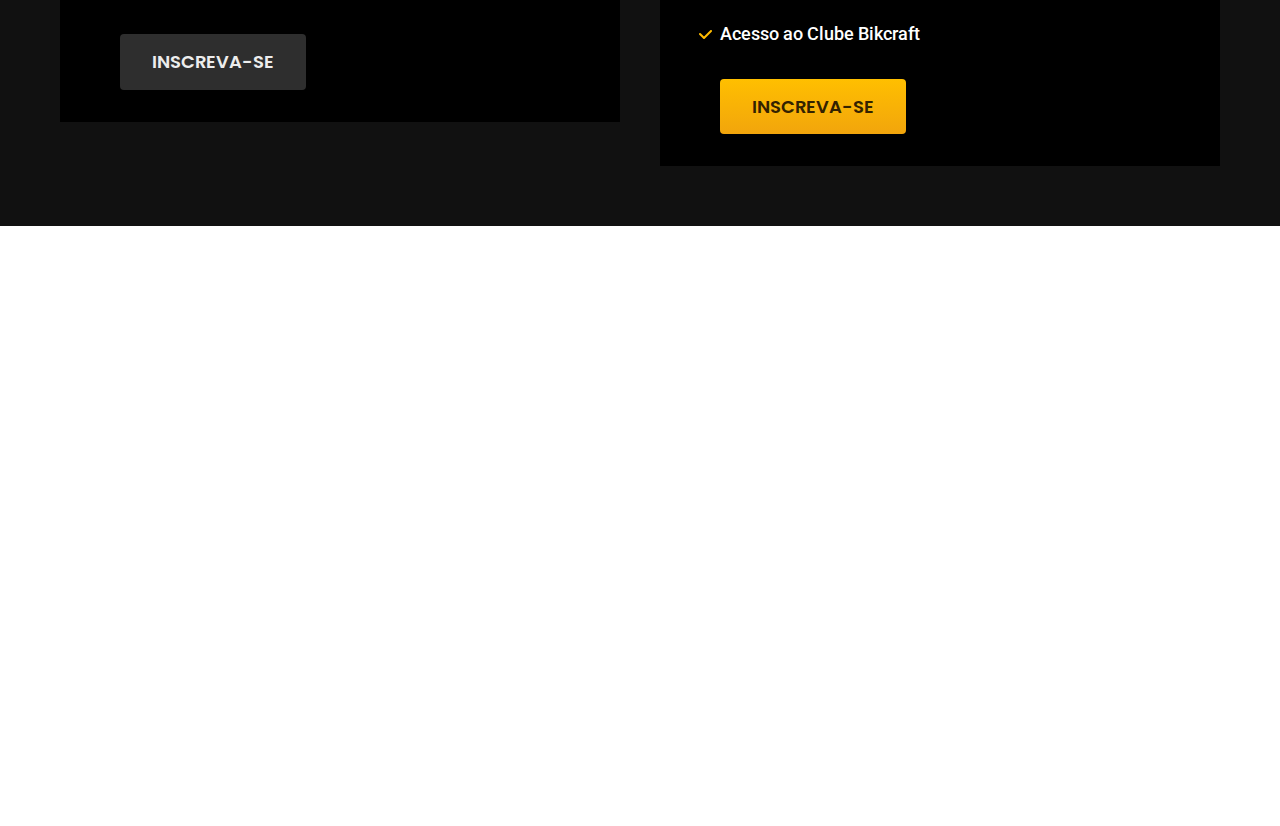
==== commit 1aff7dea: "depoimento e seguros feitos" ====
--- a/index.html
+++ b/index.html
@@ -111,5 +111,47 @@
     </ul>
   </section>
 
+  <section class="depoimento" aria-label="Depoimento">
+    <div>
+      <img src="./img/fotos/depoimento.jpg" alt="Pessoa pedalando uma bicicleta da Bikcraft">
+    </div>
+    <div class="depoimento-conteudo">
+      <blockquote class="font-1-xl cor-p5">
+        <p>Pedalar sempre foi a minha paixão, o que o pessoal da Bikcraft fez foi intensificar o meu amor por esta atividade. Recomendo à todos que amo.</p>
+        <span class="font-1-m-b cor-p4">Ana Júlia</span>
+      </blockquote>
+    </div>
+  </section>
+
+  <article class="seguros-bg">
+    <div class="seguros container">
+      <h2 class="font-1-xxl cor-0">seguros<span class="cor-p1">.</span></h2>
+      <div class="seguros-item">
+        <h3 class="font-1-xl cor-6">PRATA</h3>
+        <span class="font-1-xl cor-0">R$ 199 <span class="font-1-xs cor-6">mensal</span></span>
+        <ul class="font-2-m cor-0">
+          <li>Duas trocas por ano</li>
+          <li>Assistência técnica</li>
+          <li>Suporte 08h às 18h</li>
+          <li>Cobertura estadual</li>
+        </ul>
+        <a class="botao secundario" href="./orcamento.html">Inscreva-se</a>
+      </div>
+      <div class="seguros-item">
+        <h3 class="font-1-xl cor-p1">OURO</h3>
+        <span class="font-1-xl cor-0">R$ 299 <span class="font-1-xs cor-6">mensal</span></span>
+        <ul class="font-2-m cor-0">
+          <li>Cinco trocas por ano</li>
+          <li>Assistência especial</li>
+          <li>Suporte 24h</li>
+          <li>Cobertura nacional</li>
+          <li>Desconto em parceiros</li>
+          <li>Acesso ao Clube Bikcraft</li>
+        </ul>
+        <a class="botao" href="./orcamento.html">Inscreva-se</a>
+      </div>
+    </div>
+  </article>
+
 </body>
 </html>--- a/css/style.css
+++ b/css/style.css
@@ -10,5 +10,10 @@
 @import "./home/bicicletas-lista.css";
 @import "./home/tecnologia.css";
 @import "./home/parceiros.css";
+@import "./home/depoimento.css";
 
 /* Bicicletas */
+
+
+/* Seguros */
+@import "./seguros/seguros.css";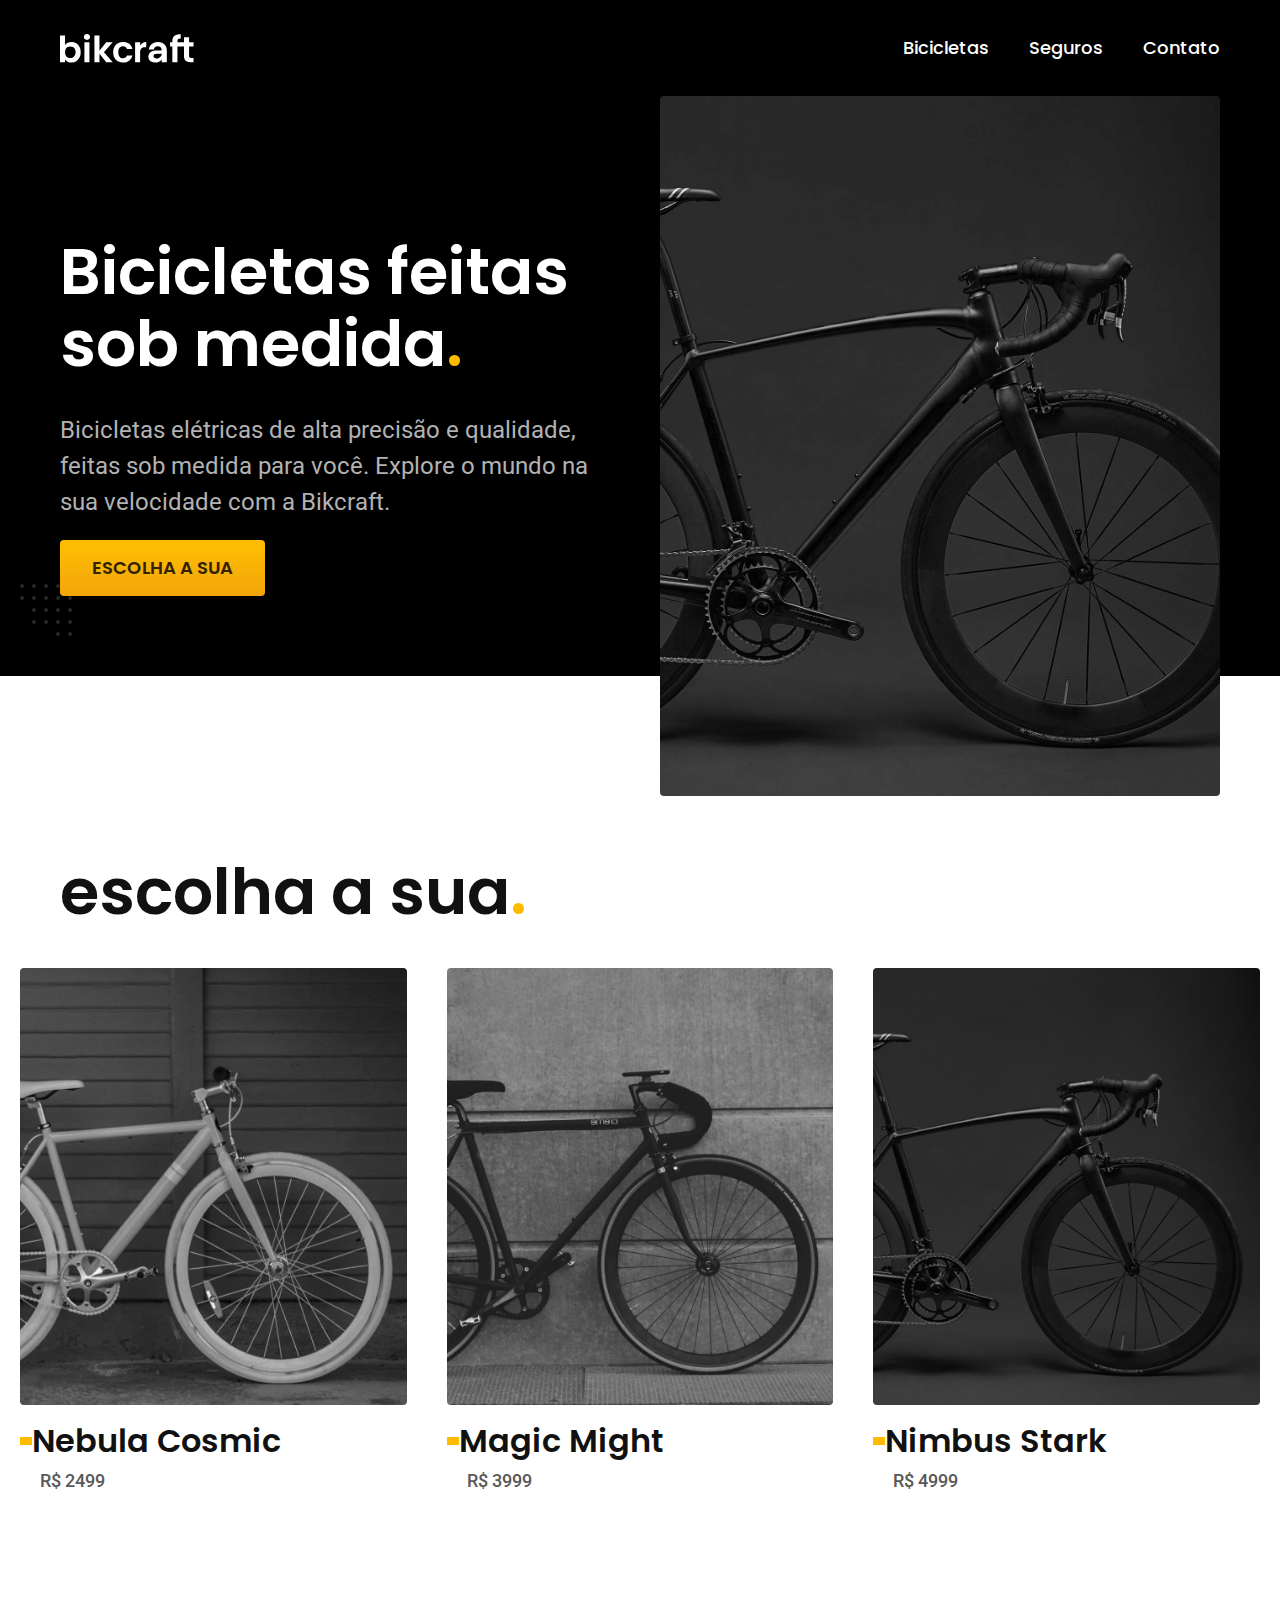
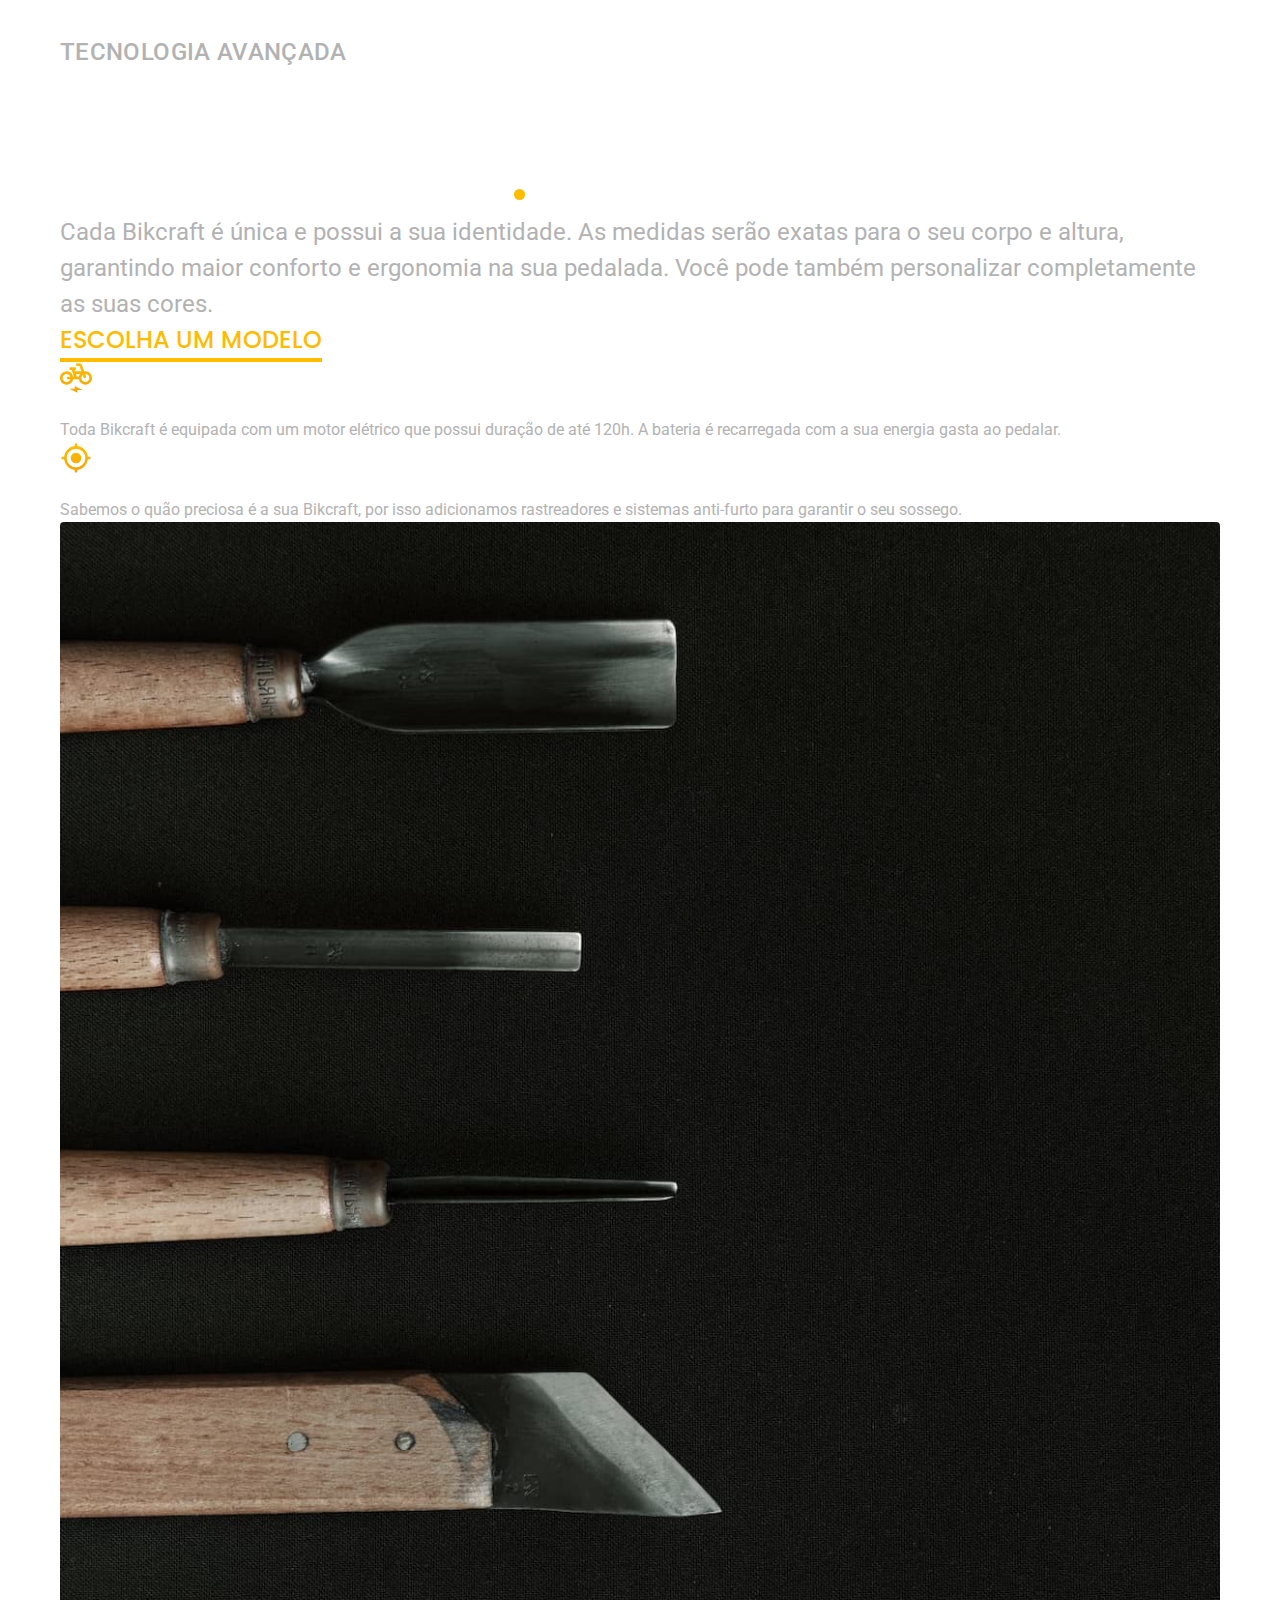
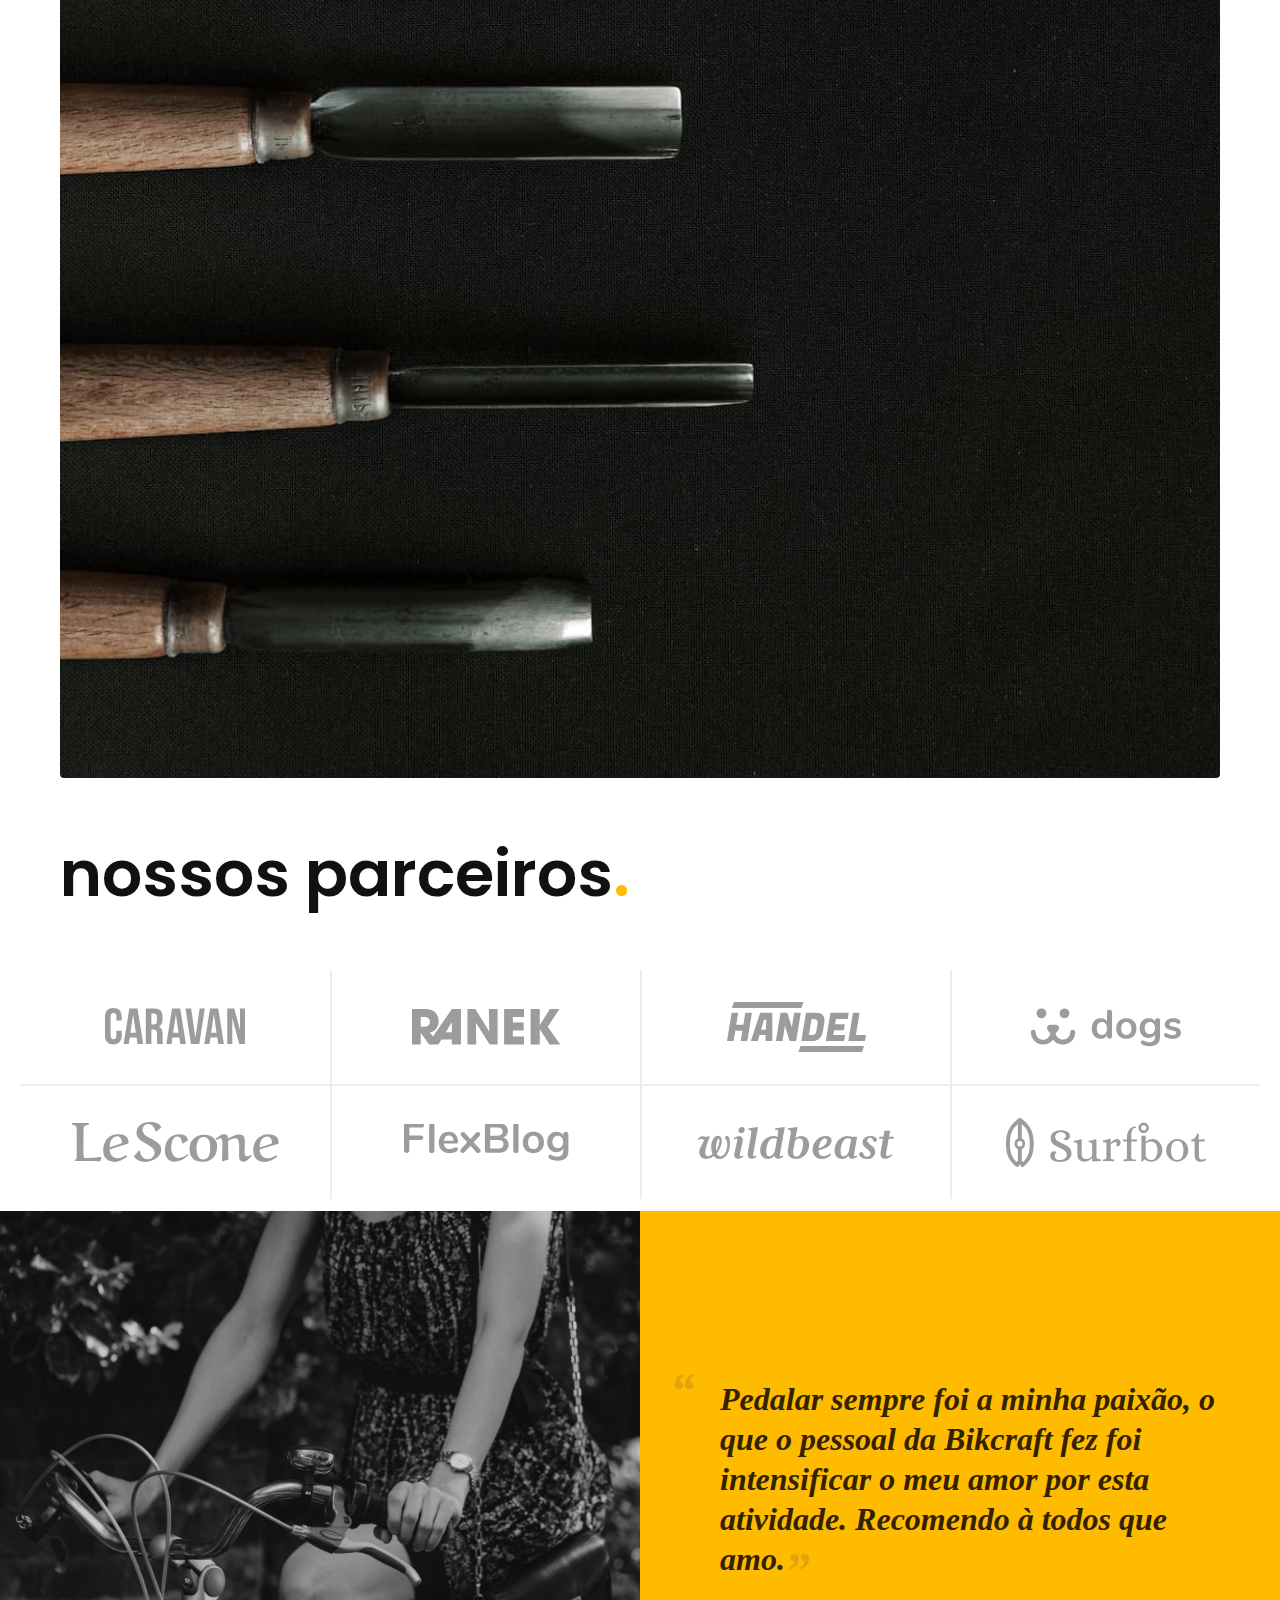
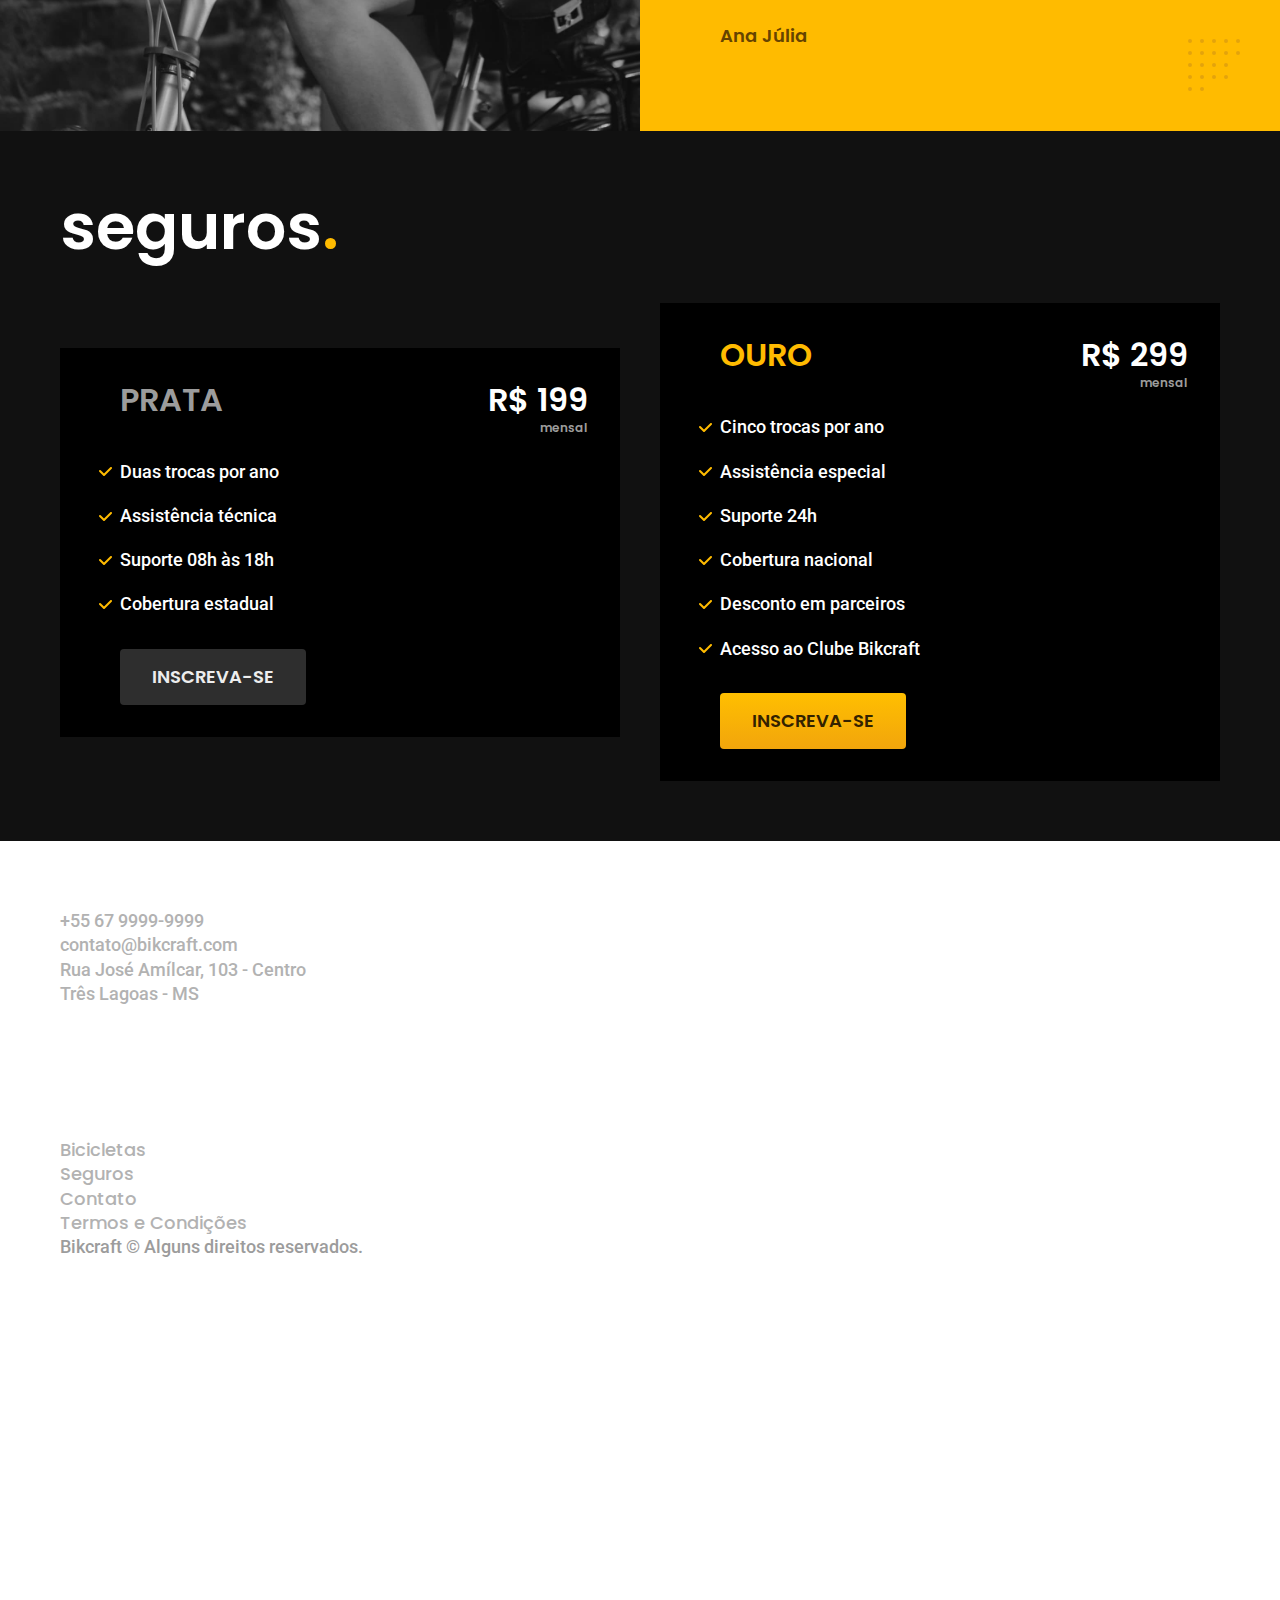
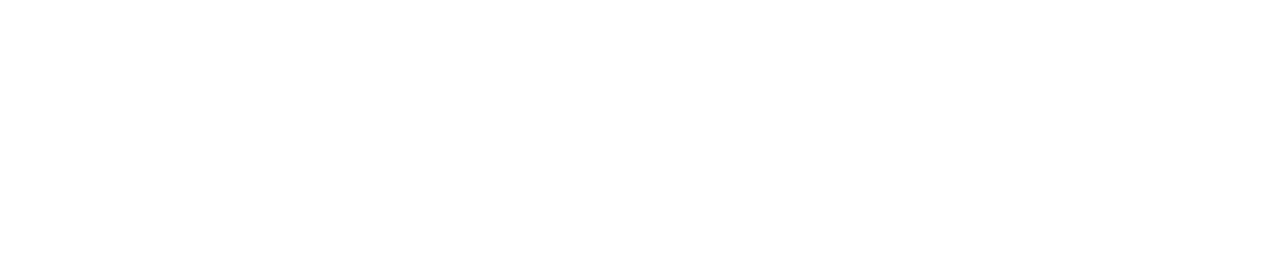
==== commit c8b33651: "atualizações + página bicicletas" ====
--- a/index.html
+++ b/index.html
@@ -17,15 +17,15 @@
 <body>
   <header class="header-bg">
     <div class="container header">
-      <a href="./">
+      <a href="./index.html">
         <img src="./img/bikcraft.svg" alt="bikcraft">
       </a>
 
       <nav aria-label="primaria">
         <ul class="header-menu font-1-m cor-0">
-          <li><a href="./bicicletas.html">Bicicletas</a></li>
-          <li><a href="./seguros.html">Seguros</a></li>
-          <li><a href="./contato.html">Contato</a></li>
+          <li><a href="./partes/bicicletas.html">Bicicletas</a></li>
+          <li><a href="./partes/seguros.html">Seguros</a></li>
+          <li><a href="./partes/contato.html">Contato</a></li>
         </ul>
       </nav>
     </div>
@@ -36,7 +36,7 @@
       <div class="introducao-conteudo">
         <h1 class="font-1-xxl cor-0">Bicicletas feitas sob medida<span class="cor-p1">.</span></h1>
         <p class="font-2-l cor-5">Bicicletas elétricas de alta precisão e qualidade, feitas sob medida para você. Explore o mundo na sua velocidade com a Bikcraft.</p>
-        <a class="botao" href="./bicicletas.html">escolha a sua</a>
+        <a class="botao" href="./partes/bicicletas.html">escolha a sua</a>
       </div>
       <div class="introducao-img">
         <img src="./img/fotos/introducao.jpg" alt="Bicicletas alétrica preta.">
@@ -77,7 +77,7 @@
         <span class="font-2-l-b cor-5">tecnologia avançada</span>
         <h2 class="font-1-xxl cor-0">você escolhe as suas cores e componentes<span class="cor-p1">.</span></h2>
         <p class="font-2-l cor-5">Cada Bikcraft é única e possui a sua identidade. As medidas serão exatas para o seu corpo e altura, garantindo maior conforto e ergonomia na sua pedalada. Você pode também personalizar completamente as suas cores.</p>
-        <a class="link" href="./bicicletas.html">escolha um modelo</a>
+        <a class="link" href="./partes/bicicletas.html">escolha um modelo</a>
         <div class="tecnologia-vantagens">
           <div>
             <img src="./img/icones/eletrica.svg" alt="">
@@ -135,7 +135,7 @@
           <li>Suporte 08h às 18h</li>
           <li>Cobertura estadual</li>
         </ul>
-        <a class="botao secundario" href="./orcamento.html">Inscreva-se</a>
+        <a class="botao secundario" href="./partes/orcamento.html">Inscreva-se</a>
       </div>
       <div class="seguros-item">
         <h3 class="font-1-xl cor-p1">OURO</h3>
@@ -148,10 +148,48 @@
           <li>Desconto em parceiros</li>
           <li>Acesso ao Clube Bikcraft</li>
         </ul>
-        <a class="botao" href="./orcamento.html">Inscreva-se</a>
+        <a class="botao" href="./partes/orcamento.html">Inscreva-se</a>
       </div>
     </div>
   </article>
 
+  <footer class="footer-bg">
+    <div class="footer container">
+      <img src="./img/bikcraft.svg" alt="Bikcraft">
+      <div class="footer-contato">
+        <h3 class="font-2-l-b cor-0">Contato</h3>
+        <ul class="font-2-m cor-5">
+          <li><a href="tel:+55679999999">+55 67 9999-9999</a></li>
+          <li><a href="mailto:contato@bikcraft.com">contato@bikcraft.com</a></li>
+          <li>Rua José Amílcar, 103 - Centro</li>
+          <li>Três Lagoas - MS</li>
+        </ul>
+        <div class="footer-redes">
+          <a href="https://www.instagram.com/origamid.cursos/">
+            <img src="./img/redes/instagram.svg" alt="instagram">
+          </a>
+          <a href="https://www.facebook.com/origamid">
+            <img src="./img/redes/facebook.svg" alt="facebook">
+          </a>
+          <a href="https://www.youtube.com/@Origamid">
+            <img src="./img/redes/youtube.svg" alt="youtube">
+          </a>
+        </div>
+      </div>
+      <div class="footer-informacoes">
+        <h3 class="font-2-l-b cor-0">Informações</h3>
+        <nav>
+          <ul class="font-1-m cor-5">
+            <li><a href="./partes/bicicletas.html">Bicicletas</a></li>
+            <li><a href="./partes/seguros.html">Seguros</a></li>
+            <li><a href="./partes/contato.html">Contato</a></li>
+            <li><a href="./partes/termos.html">Termos e Condições</a></li>
+          </ul>
+        </nav>
+      </div>
+      <p class="footer-copy font-2-m cor-6">Bikcraft © Alguns direitos reservados.</p>
+    </div>
+  </footer>
+
 </body>
 </html>--- a/css/style.css
+++ b/css/style.css
@@ -3,17 +3,22 @@
 @import "./utilidades/tipografia.css";
 @import "./utilidades/cores.css";
 @import "./global/header.css";
+@import "./global/footer.css";
 @import "./utilidades/componentes.css";
+
 
 /* Home */
 @import "./home/introducao.css";
-@import "./home/bicicletas-lista.css";
 @import "./home/tecnologia.css";
 @import "./home/parceiros.css";
 @import "./home/depoimento.css";
 
 /* Bicicletas */
-
+@import "./bicicletas/bicicletas-lista.css";
+@import "./bicicletas/bicicletas.css";
 
 /* Seguros */
-@import "./seguros/seguros.css";+@import "./seguros/seguros.css";
+
+/* termos */
+@import "./termos/termos.css";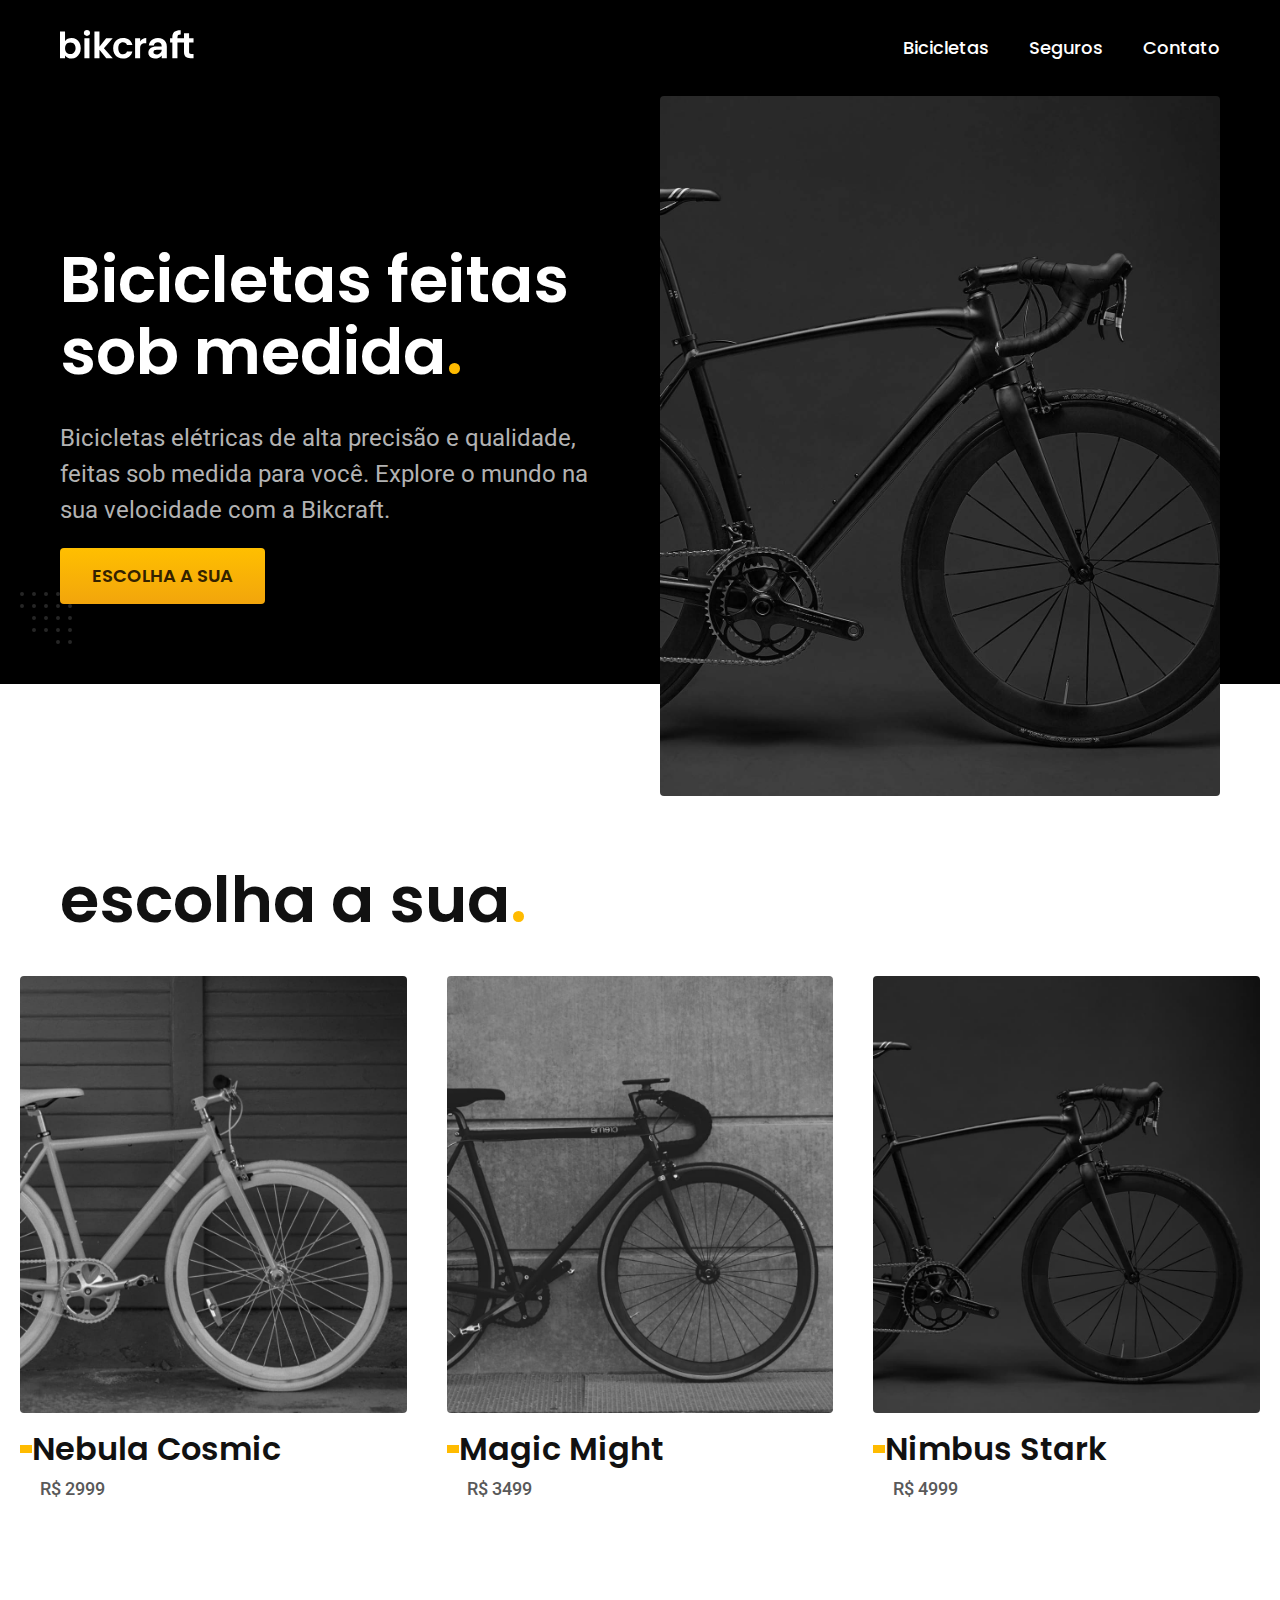
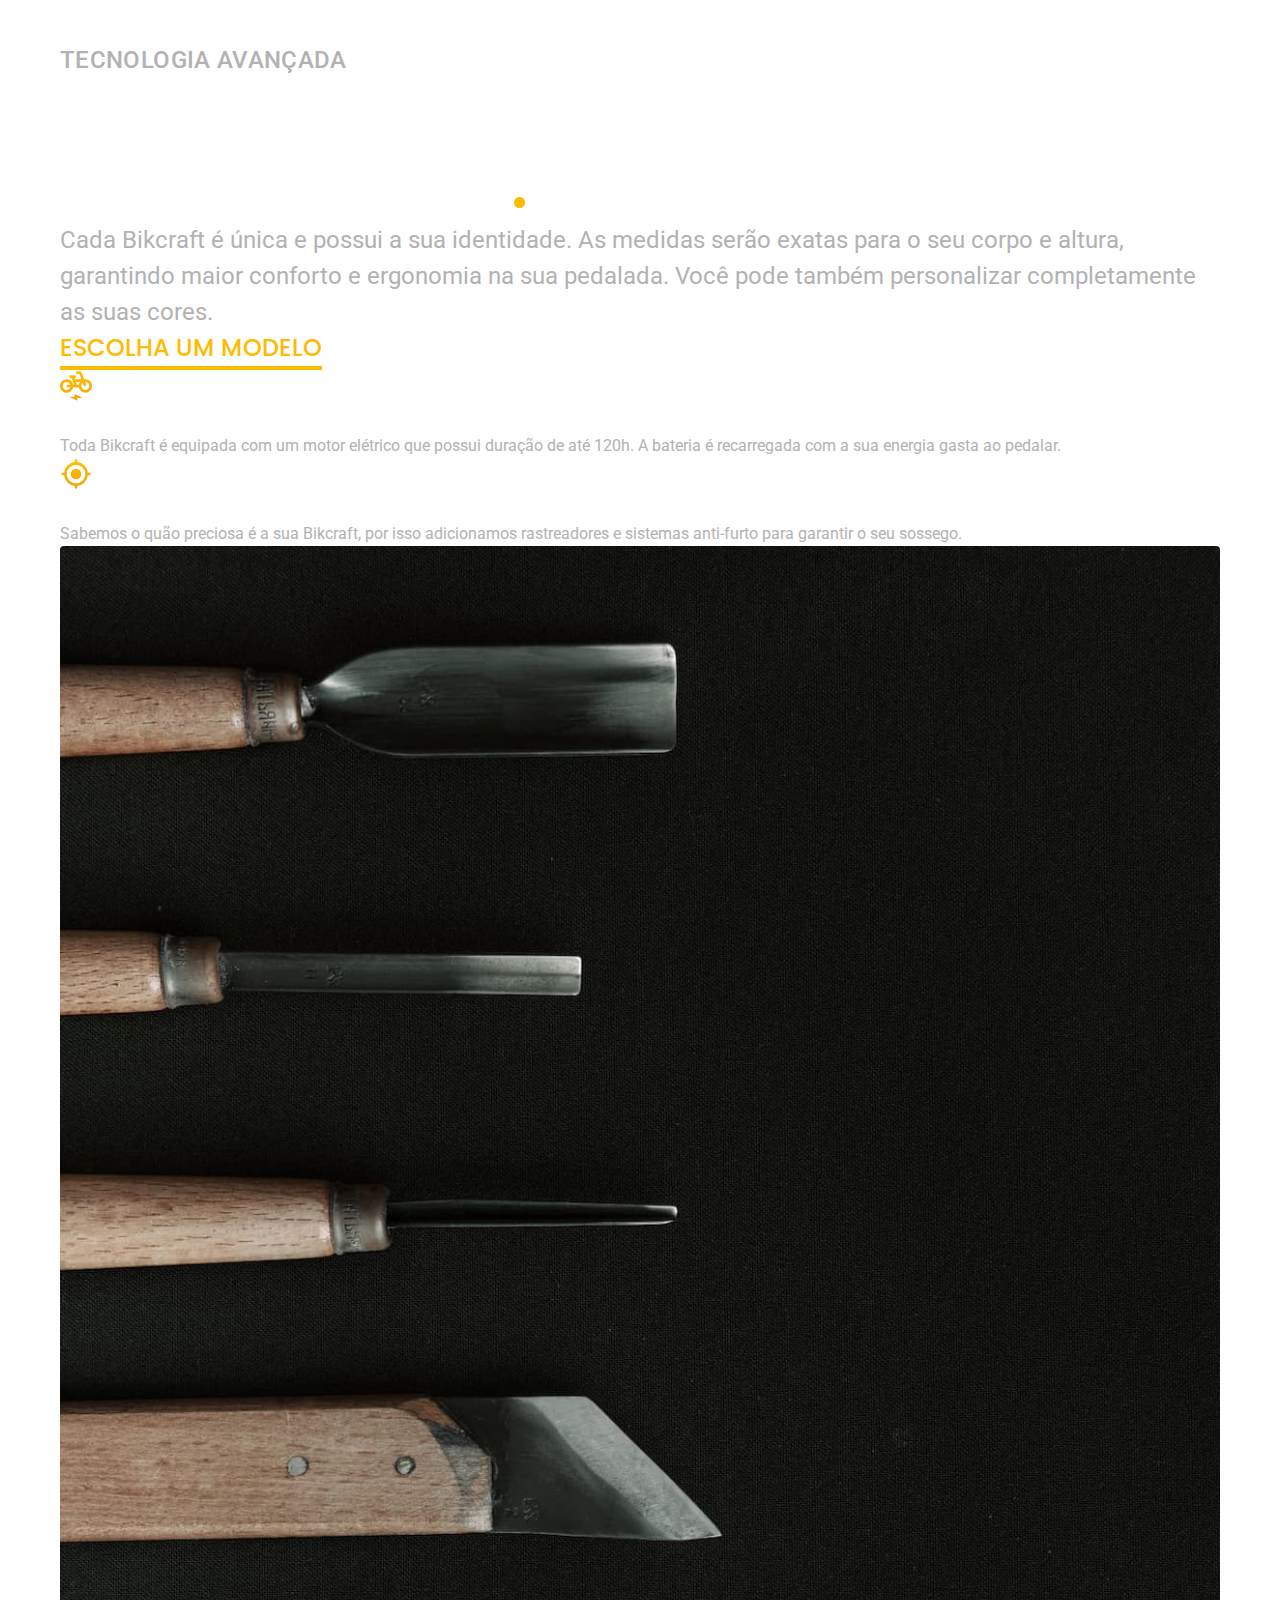
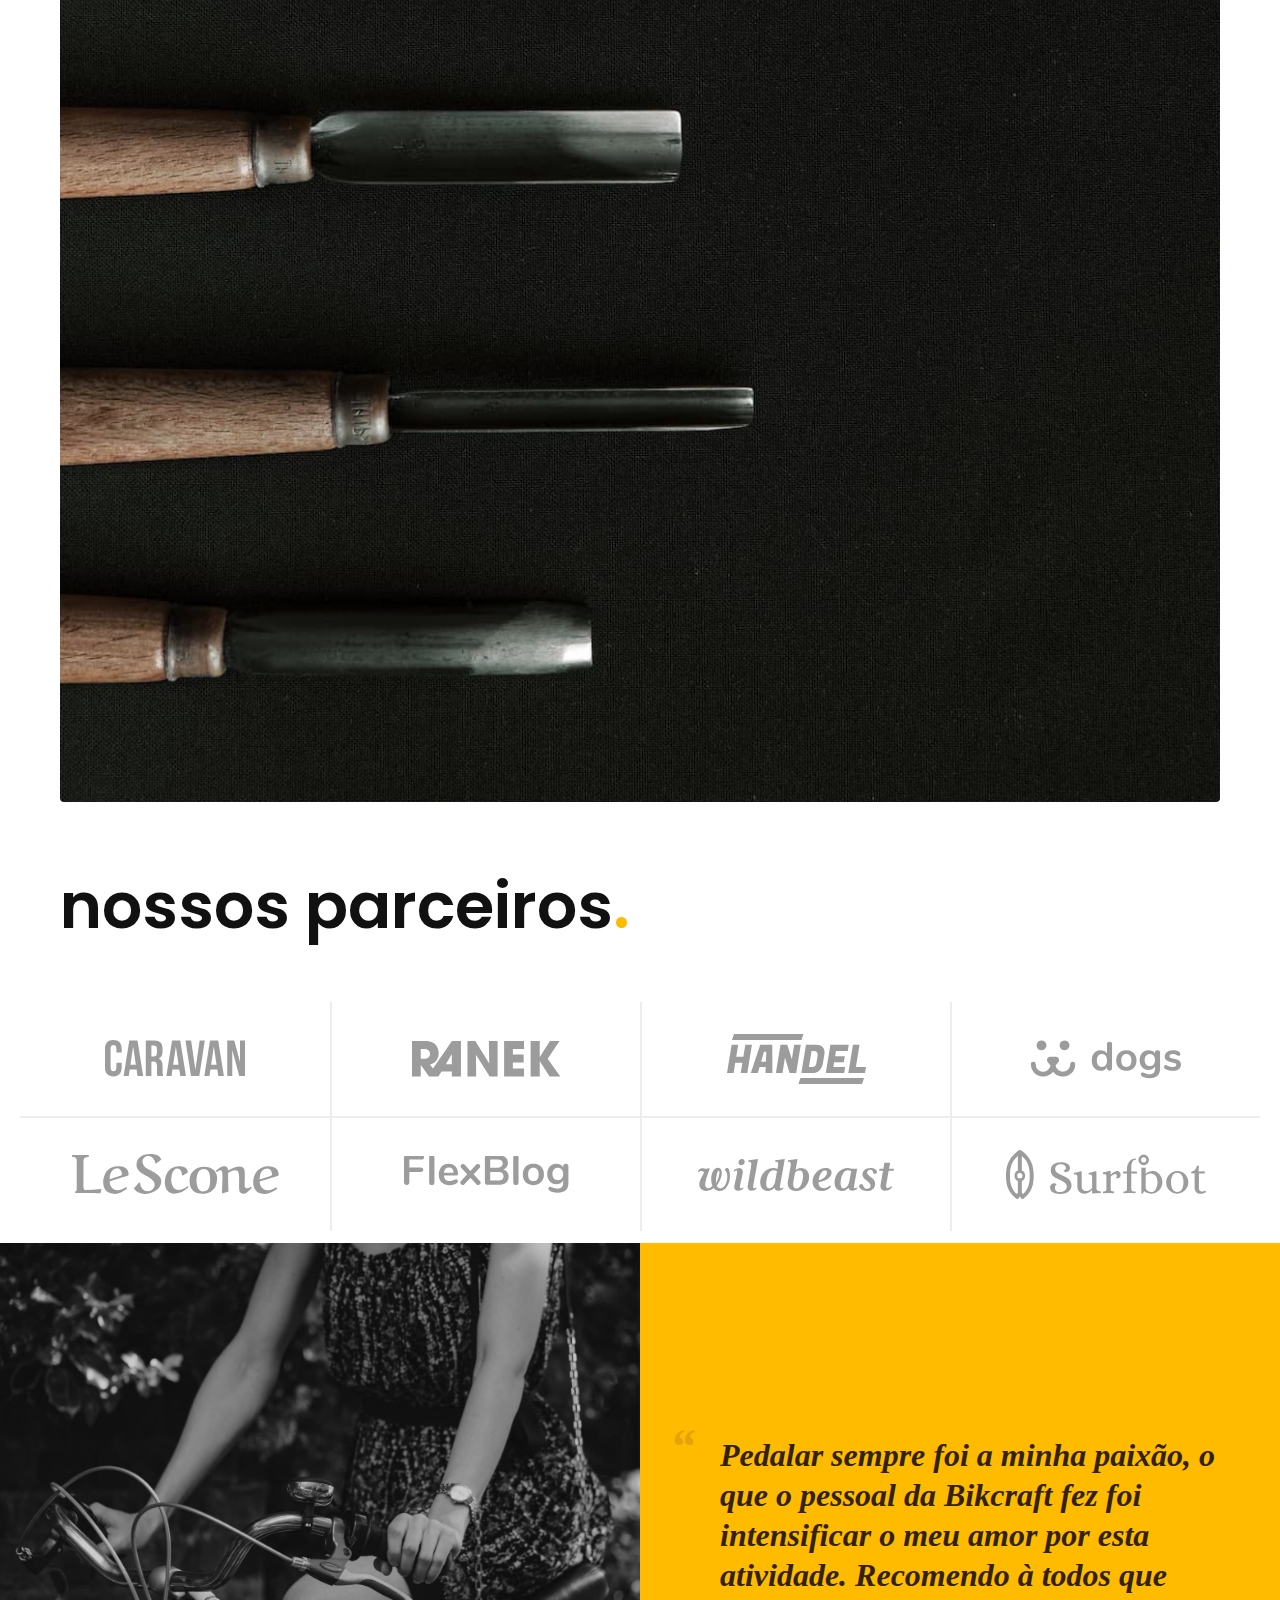
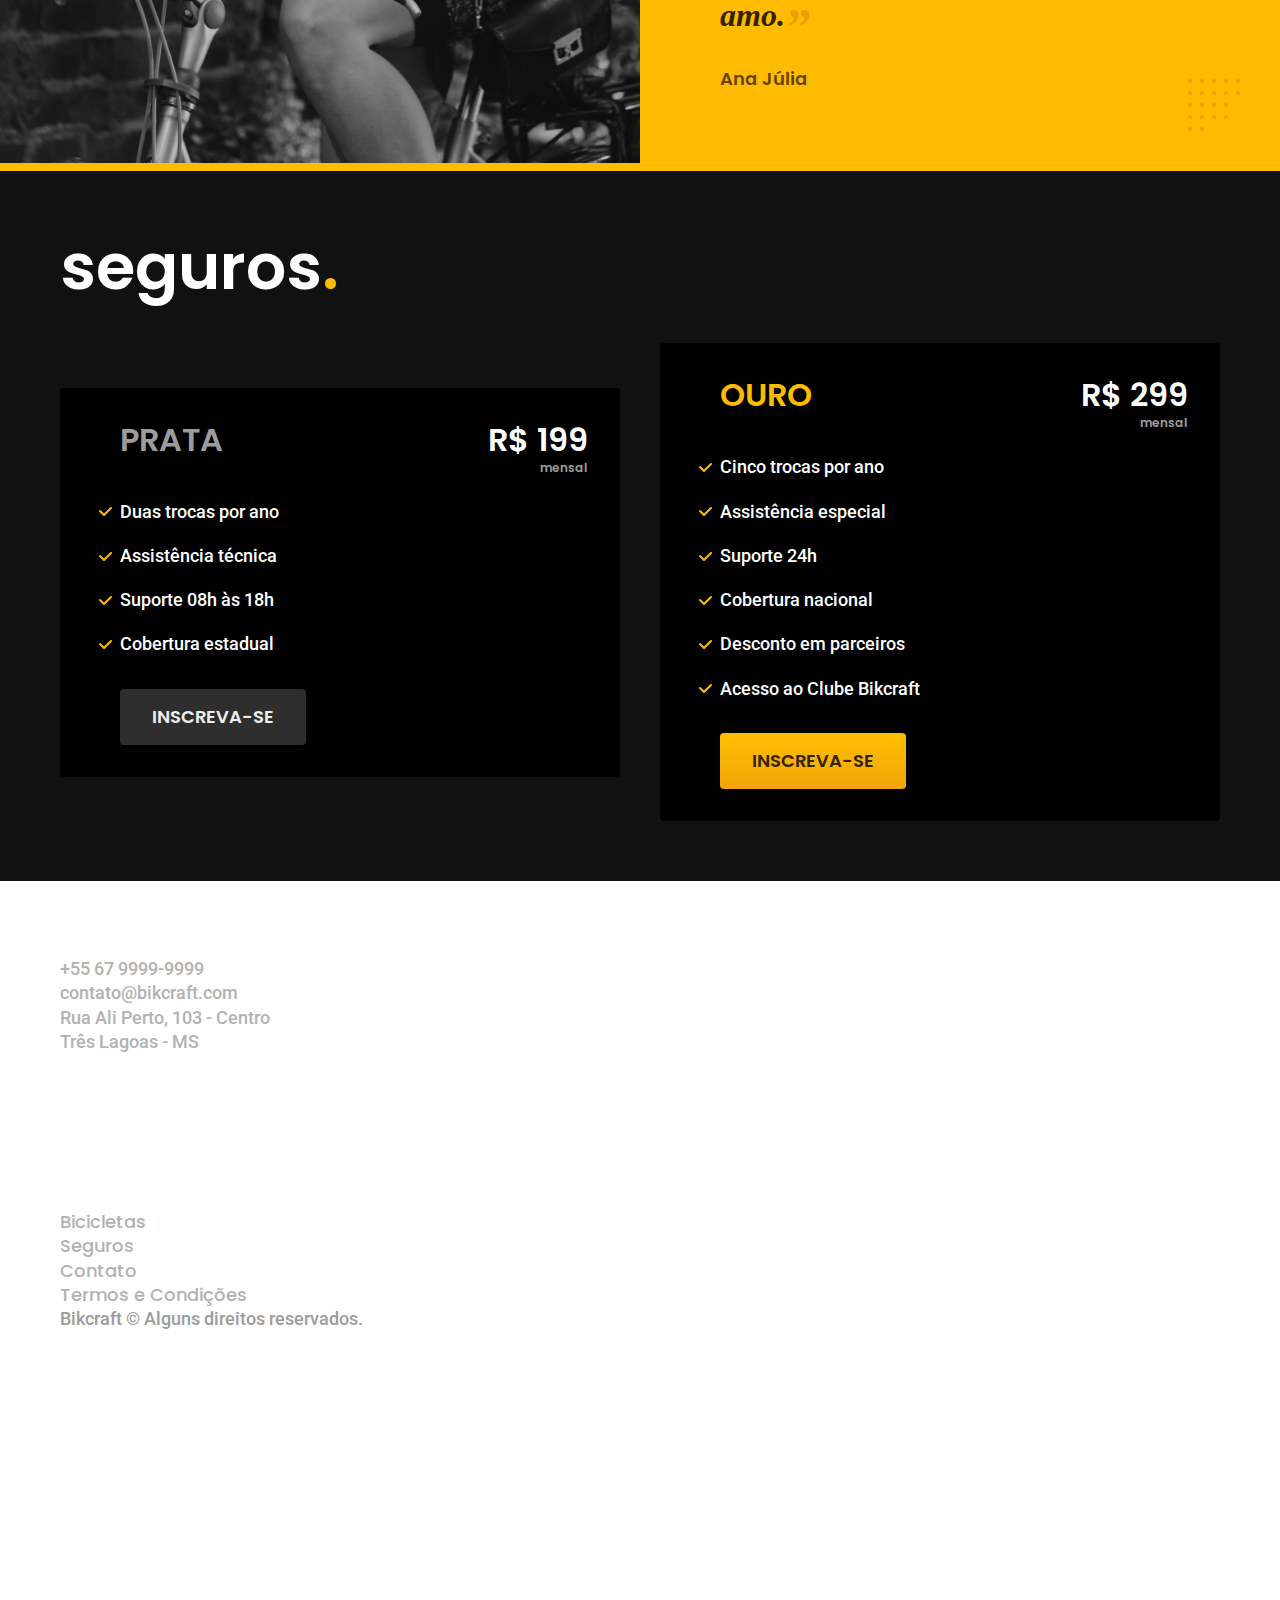
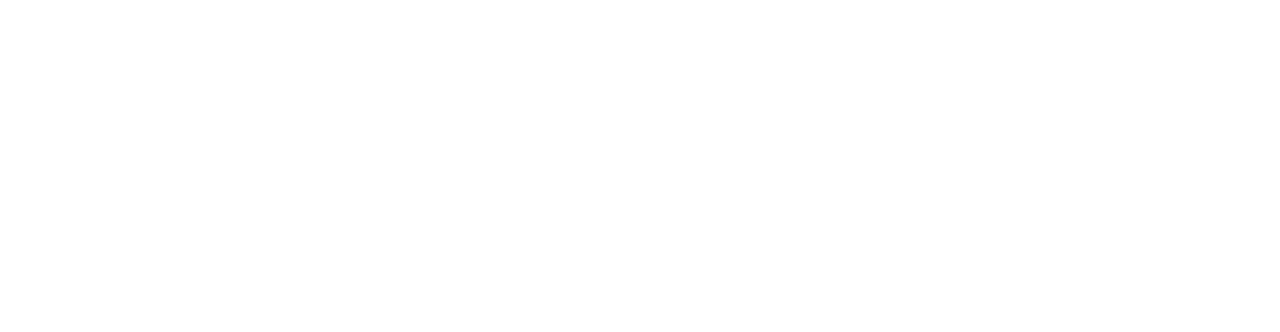
==== commit f63532ed: "página nimbus criada + documentos reorganizados" ====
--- a/index.html
+++ b/index.html
@@ -18,47 +18,48 @@
   <header class="header-bg">
     <div class="container header">
       <a href="./index.html">
-        <img src="./img/bikcraft.svg" alt="bikcraft">
+        <img src="./img/bikcraft.svg" alt="Bikcraft">
       </a>
 
       <nav aria-label="primaria">
         <ul class="header-menu font-1-m cor-0">
-          <li><a href="./partes/bicicletas.html">Bicicletas</a></li>
-          <li><a href="./partes/seguros.html">Seguros</a></li>
-          <li><a href="./partes/contato.html">Contato</a></li>
+          <li><a href="./bicicletas.html">Bicicletas</a></li>
+          <li><a href="./seguros.html">Seguros</a></li>
+          <li><a href="./contato.html">Contato</a></li>
         </ul>
       </nav>
     </div>
   </header>
 
   <main class="introducao-bg">
-    <div class="container introducao">
+    <div class="introducao container">
       <div class="introducao-conteudo">
         <h1 class="font-1-xxl cor-0">Bicicletas feitas sob medida<span class="cor-p1">.</span></h1>
         <p class="font-2-l cor-5">Bicicletas elétricas de alta precisão e qualidade, feitas sob medida para você. Explore o mundo na sua velocidade com a Bikcraft.</p>
-        <a class="botao" href="./partes/bicicletas.html">escolha a sua</a>
+        <a class="botao" href="./bicicletas.html">Escolha a sua</a>
       </div>
-      <div class="introducao-img">
-        <img src="./img/fotos/introducao.jpg" alt="Bicicletas alétrica preta.">
+      <div>
+        <img src="./img/fotos/introducao.jpg" alt="Bicicleta elétrica preta.">
       </div>
     </div>
   </main>
 
   <article class="bicicletas-lista">
     <h2 class="container font-1-xxl">escolha a sua<span class="cor-p1">.</span></h2>
+
     <ul>
       <li>
-        <a href="./bicicletas/magic.html">
+        <a href="./bicicletas/nebula.html">
           <img src="./img/bicicletas/nebula-home.jpg" alt="Bicicleta preta">
           <h3 class="font-1-xl">Nebula Cosmic</h3>
-          <span class="font-2-m cor-8">R$ 2499</span>
+          <span class="font-2-m cor-8">R$ 2999</span>
         </a>
       </li>
       <li>
         <a href="./bicicletas/magic.html">
           <img src="./img/bicicletas/magic-home.jpg" alt="Bicicleta preta">
           <h3 class="font-1-xl">Magic Might</h3>
-          <span class="font-2-m cor-8">R$ 3999</span>
+          <span class="font-2-m cor-8">R$ 3499</span>
         </a>
       </li>
       <li>
@@ -74,10 +75,10 @@
   <article class="tecnologia-bg">
     <div class="tecnologia container">
       <div class="tecnologia-conteudo">
-        <span class="font-2-l-b cor-5">tecnologia avançada</span>
+        <span class="font-2-l-b cor-5">Tecnologia Avançada</span>
         <h2 class="font-1-xxl cor-0">você escolhe as suas cores e componentes<span class="cor-p1">.</span></h2>
         <p class="font-2-l cor-5">Cada Bikcraft é única e possui a sua identidade. As medidas serão exatas para o seu corpo e altura, garantindo maior conforto e ergonomia na sua pedalada. Você pode também personalizar completamente as suas cores.</p>
-        <a class="link" href="./partes/bicicletas.html">escolha um modelo</a>
+        <a class="link" href="./bicicletas.html">Escolha um modelo</a>
         <div class="tecnologia-vantagens">
           <div>
             <img src="./img/icones/eletrica.svg" alt="">
@@ -96,9 +97,10 @@
       </div>
     </div>
   </article>
-  
+
   <section class="parceiros" aria-label="Nossos Parceiros">
     <h2 class="container font-1-xxl">nossos parceiros<span class="cor-p1">.</span></h2>
+
     <ul>
       <li><img src="./img/parceiros/caravan.svg" alt="caravan"></li>
       <li><img src="./img/parceiros/ranek.svg" alt="ranek"></li>
@@ -113,13 +115,13 @@
 
   <section class="depoimento" aria-label="Depoimento">
     <div>
-      <img src="./img/fotos/depoimento.jpg" alt="Pessoa pedalando uma bicicleta da Bikcraft">
+      <img src="./img/fotos/depoimento.jpg" alt="Pessoa pedalando uma bicicleta Bikcraft">
     </div>
     <div class="depoimento-conteudo">
       <blockquote class="font-1-xl cor-p5">
         <p>Pedalar sempre foi a minha paixão, o que o pessoal da Bikcraft fez foi intensificar o meu amor por esta atividade. Recomendo à todos que amo.</p>
-        <span class="font-1-m-b cor-p4">Ana Júlia</span>
       </blockquote>
+      <span class="font-1-m-b cor-p4">Ana Júlia</span>
     </div>
   </section>
 
@@ -135,8 +137,9 @@
           <li>Suporte 08h às 18h</li>
           <li>Cobertura estadual</li>
         </ul>
-        <a class="botao secundario" href="./partes/orcamento.html">Inscreva-se</a>
+        <a class="botao secundario" href="./orcamento.html">Inscreva-se</a>
       </div>
+
       <div class="seguros-item">
         <h3 class="font-1-xl cor-p1">OURO</h3>
         <span class="font-1-xl cor-0">R$ 299 <span class="font-1-xs cor-6">mensal</span></span>
@@ -148,7 +151,7 @@
           <li>Desconto em parceiros</li>
           <li>Acesso ao Clube Bikcraft</li>
         </ul>
-        <a class="botao" href="./partes/orcamento.html">Inscreva-se</a>
+        <a class="botao" href="./orcamento.html">Inscreva-se</a>
       </div>
     </div>
   </article>
@@ -159,20 +162,20 @@
       <div class="footer-contato">
         <h3 class="font-2-l-b cor-0">Contato</h3>
         <ul class="font-2-m cor-5">
-          <li><a href="tel:+55679999999">+55 67 9999-9999</a></li>
+          <li><a href="tel:+552199999999">+55 67 9999-9999</a></li>
           <li><a href="mailto:contato@bikcraft.com">contato@bikcraft.com</a></li>
-          <li>Rua José Amílcar, 103 - Centro</li>
+          <li>Rua Ali Perto, 103 - Centro</li>
           <li>Três Lagoas - MS</li>
         </ul>
         <div class="footer-redes">
-          <a href="https://www.instagram.com/origamid.cursos/">
-            <img src="./img/redes/instagram.svg" alt="instagram">
+          <a href="./">
+            <img src="./img/redes/instagram.svg" alt="Instagram">
           </a>
-          <a href="https://www.facebook.com/origamid">
-            <img src="./img/redes/facebook.svg" alt="facebook">
+          <a href="./">
+            <img src="./img/redes/facebook.svg" alt="Facebook">
           </a>
-          <a href="https://www.youtube.com/@Origamid">
-            <img src="./img/redes/youtube.svg" alt="youtube">
+          <a href="./">
+            <img src="./img/redes/youtube.svg" alt="Youtube">
           </a>
         </div>
       </div>
@@ -180,16 +183,16 @@
         <h3 class="font-2-l-b cor-0">Informações</h3>
         <nav>
           <ul class="font-1-m cor-5">
-            <li><a href="./partes/bicicletas.html">Bicicletas</a></li>
-            <li><a href="./partes/seguros.html">Seguros</a></li>
-            <li><a href="./partes/contato.html">Contato</a></li>
-            <li><a href="./partes/termos.html">Termos e Condições</a></li>
+            <li><a href="./bicicletas.html">Bicicletas</a></li>
+            <li><a href="./seguros.html">Seguros</a></li>
+            <li><a href="./contato.html">Contato</a></li>
+            <li><a href="./termos.html">Termos e Condições</a></li>
           </ul>
         </nav>
       </div>
       <p class="footer-copy font-2-m cor-6">Bikcraft © Alguns direitos reservados.</p>
     </div>
   </footer>
+</body>
 
-</body>
 </html>--- a/css/style.css
+++ b/css/style.css
@@ -17,8 +17,13 @@
 @import "./bicicletas/bicicletas-lista.css";
 @import "./bicicletas/bicicletas.css";
 
+/* Bicicleta */
+@import "./bicicleta/bicicleta.css";
+
 /* Seguros */
 @import "./seguros/seguros.css";
+@import "./seguros/vantagens.css";
+@import "./seguros/perguntas.css";
 
 /* termos */
 @import "./termos/termos.css";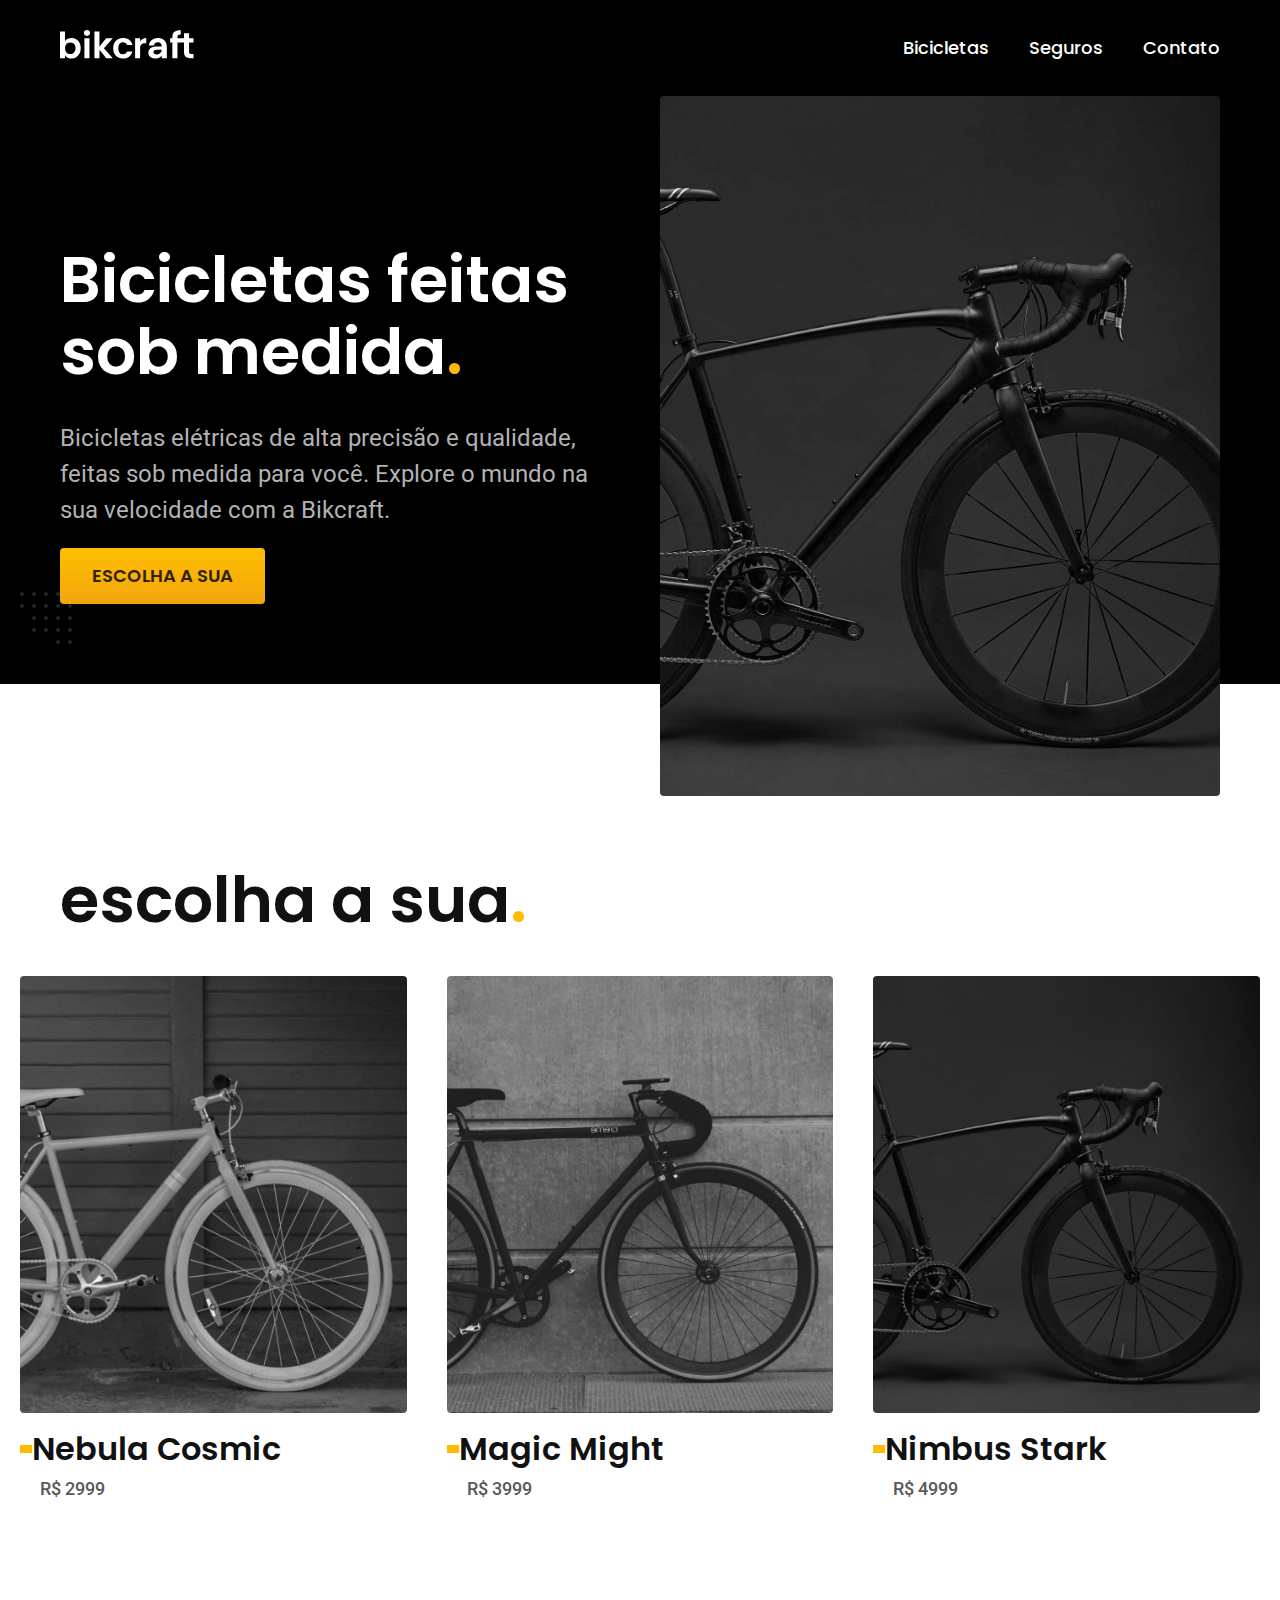
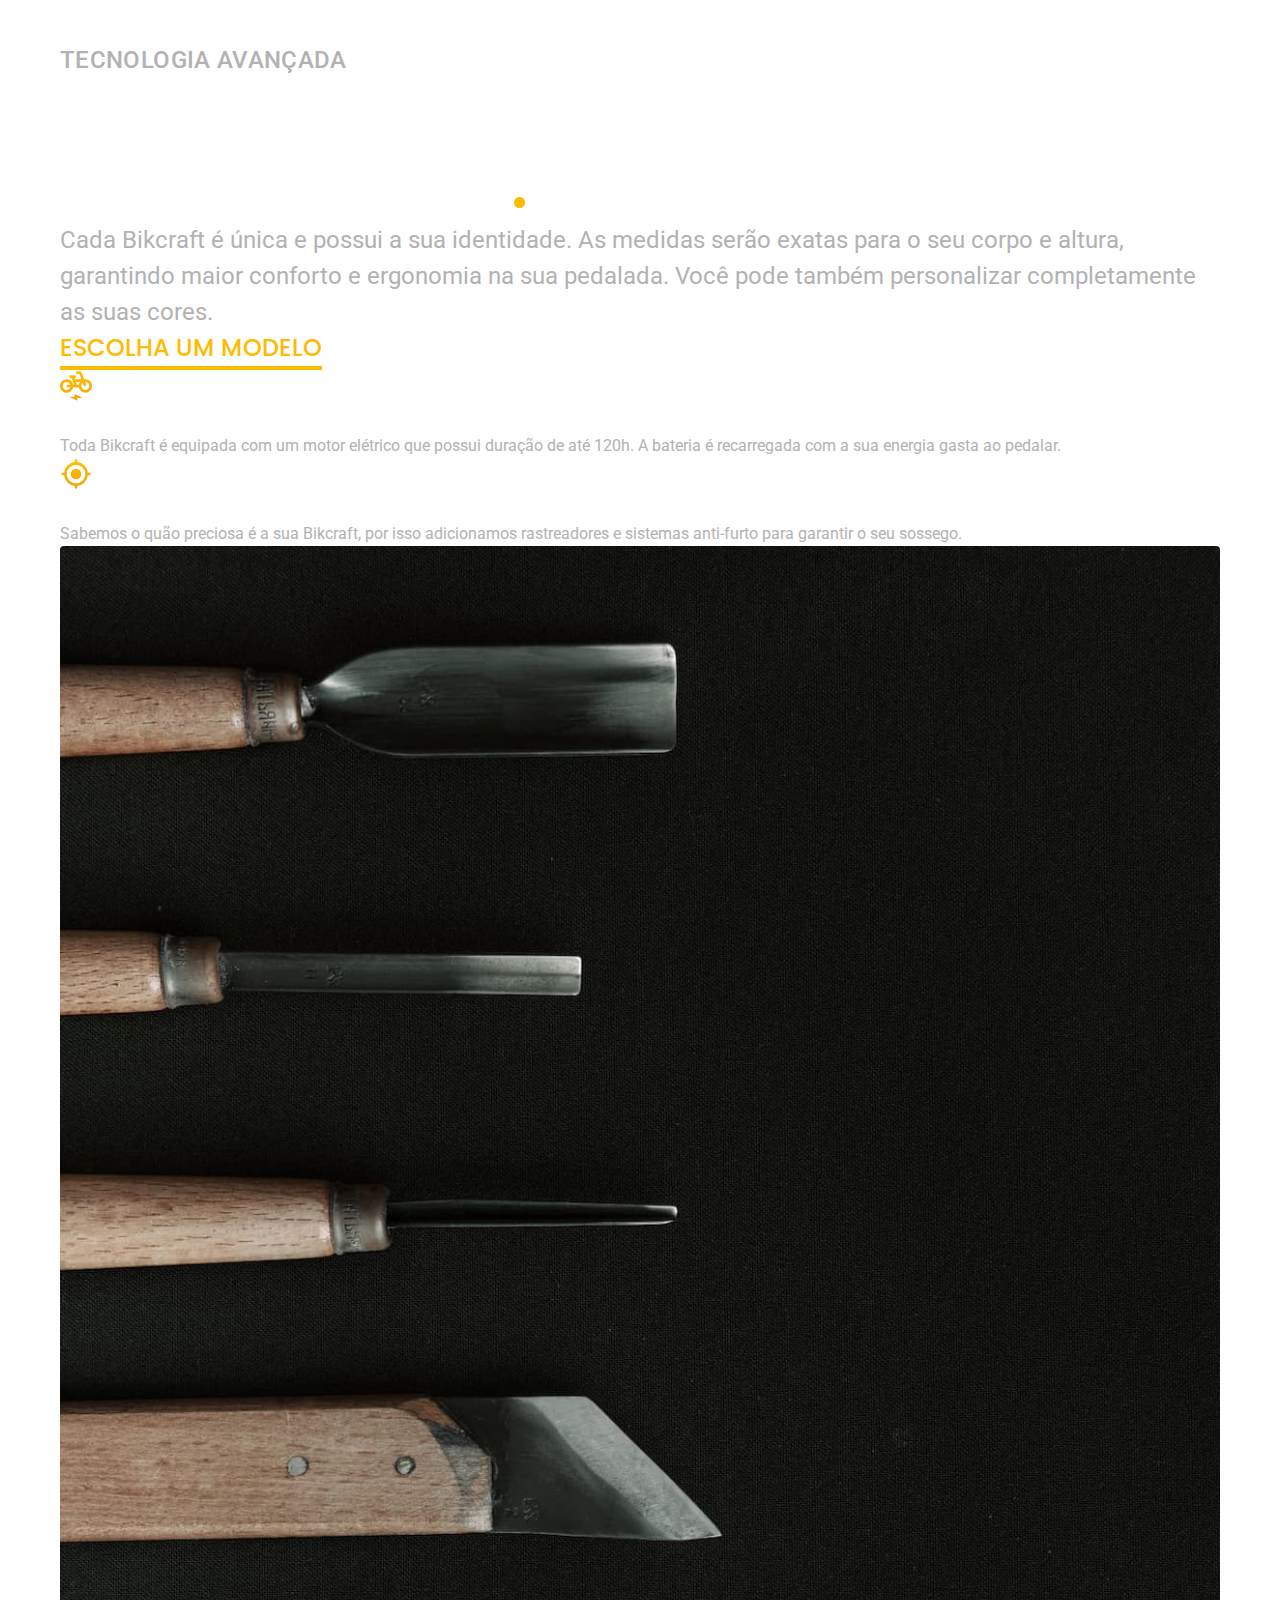
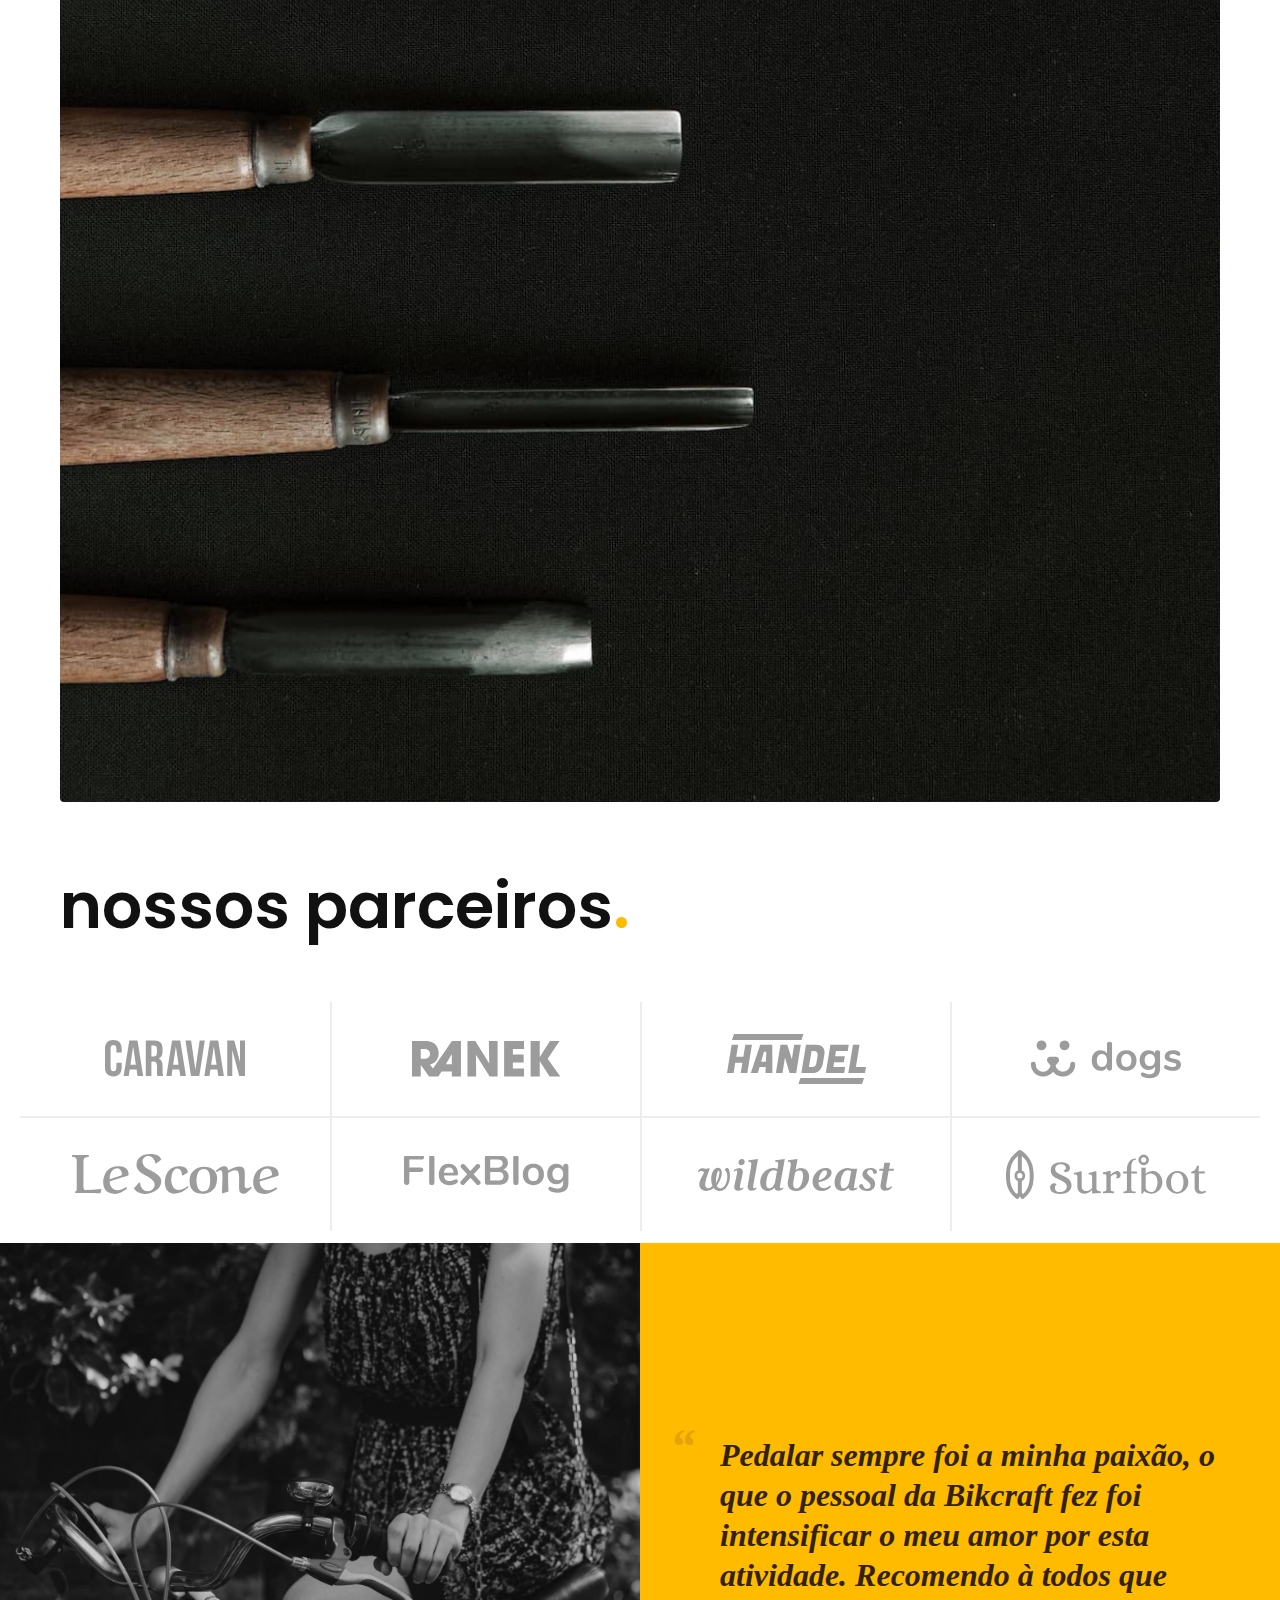
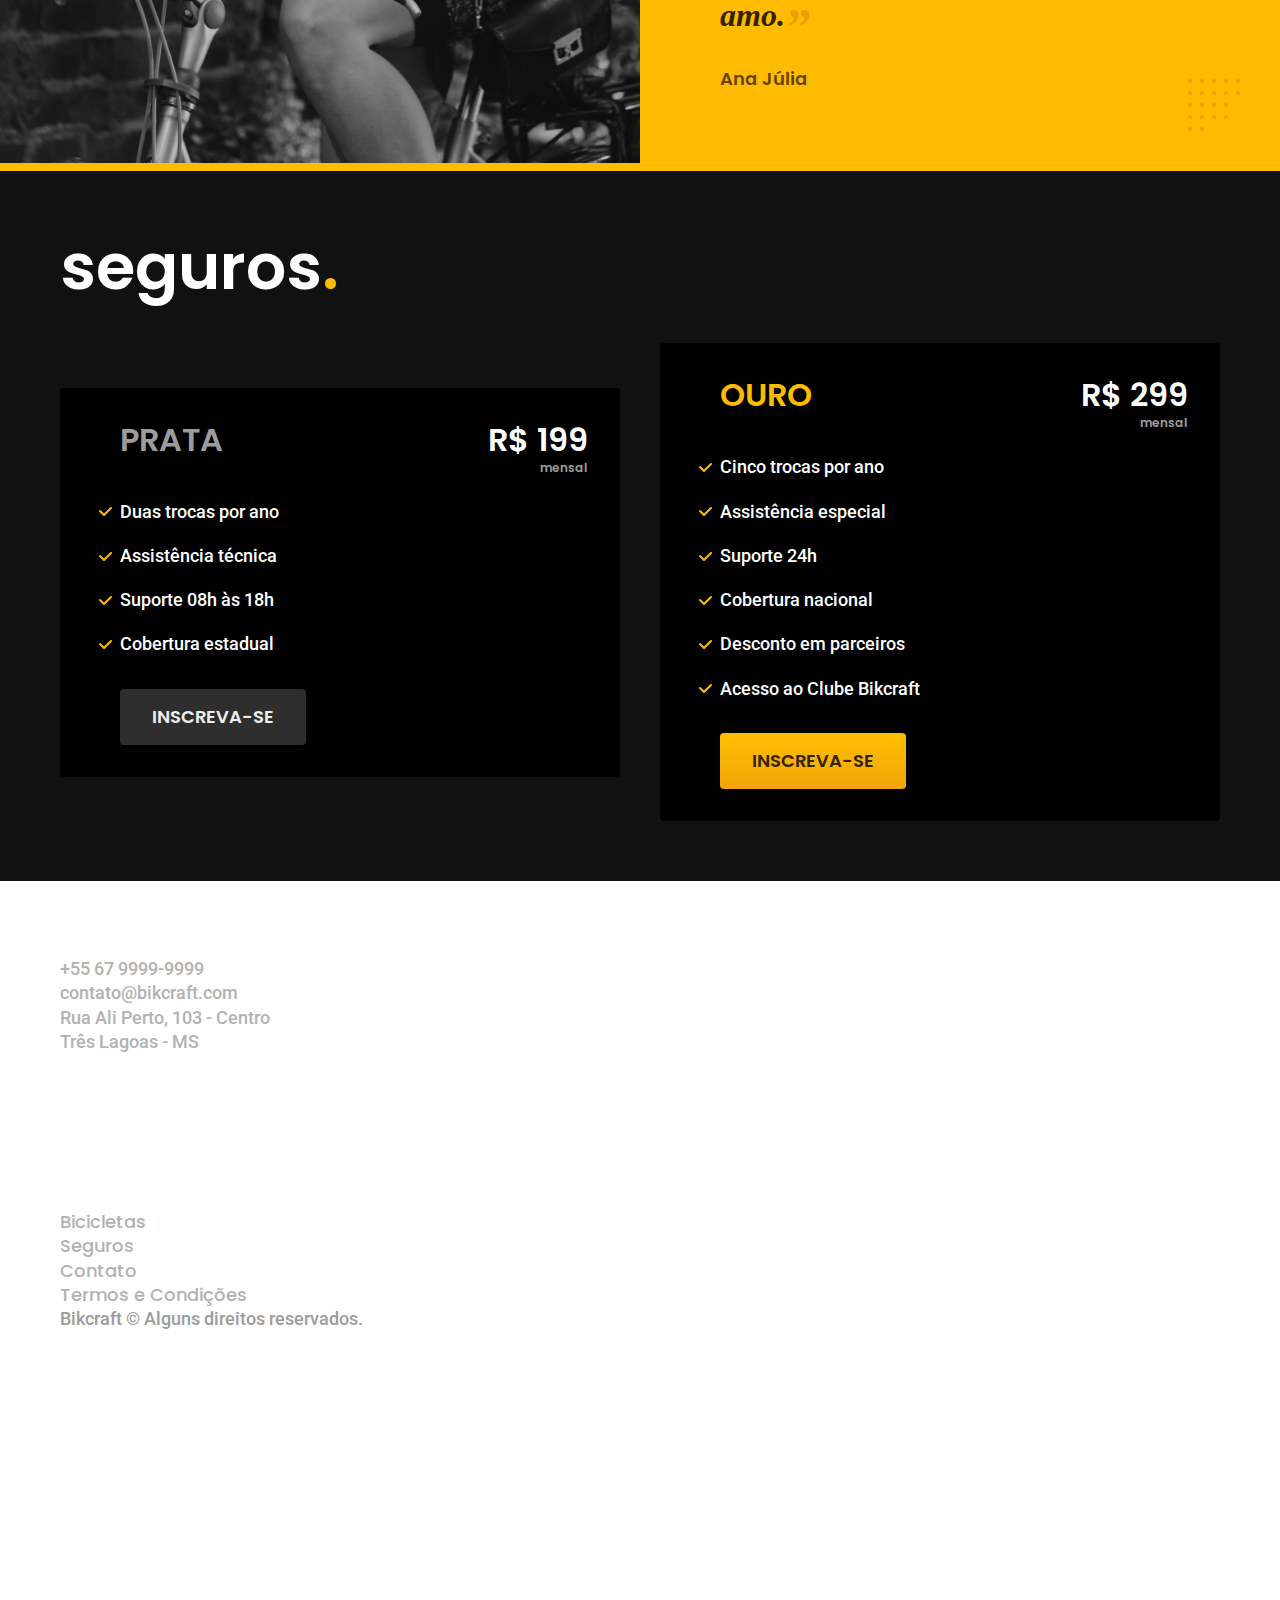
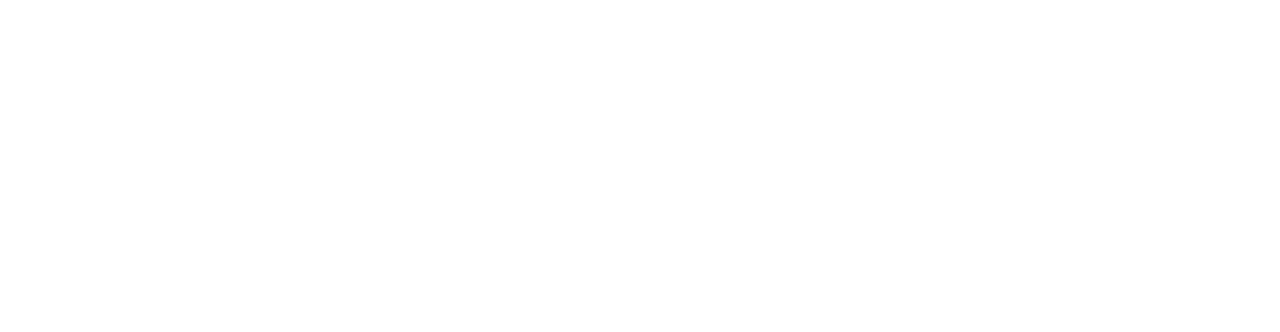
==== commit 4b8565ab: "página magic e nebula feitas + atualizações" ====
--- a/index.html
+++ b/index.html
@@ -59,7 +59,7 @@
         <a href="./bicicletas/magic.html">
           <img src="./img/bicicletas/magic-home.jpg" alt="Bicicleta preta">
           <h3 class="font-1-xl">Magic Might</h3>
-          <span class="font-2-m cor-8">R$ 3499</span>
+          <span class="font-2-m cor-8">R$ 3999</span>
         </a>
       </li>
       <li>
@@ -162,7 +162,7 @@
       <div class="footer-contato">
         <h3 class="font-2-l-b cor-0">Contato</h3>
         <ul class="font-2-m cor-5">
-          <li><a href="tel:+552199999999">+55 67 9999-9999</a></li>
+          <li><a href="tel:+556799999999">+55 67 9999-9999</a></li>
           <li><a href="mailto:contato@bikcraft.com">contato@bikcraft.com</a></li>
           <li>Rua Ali Perto, 103 - Centro</li>
           <li>Três Lagoas - MS</li>
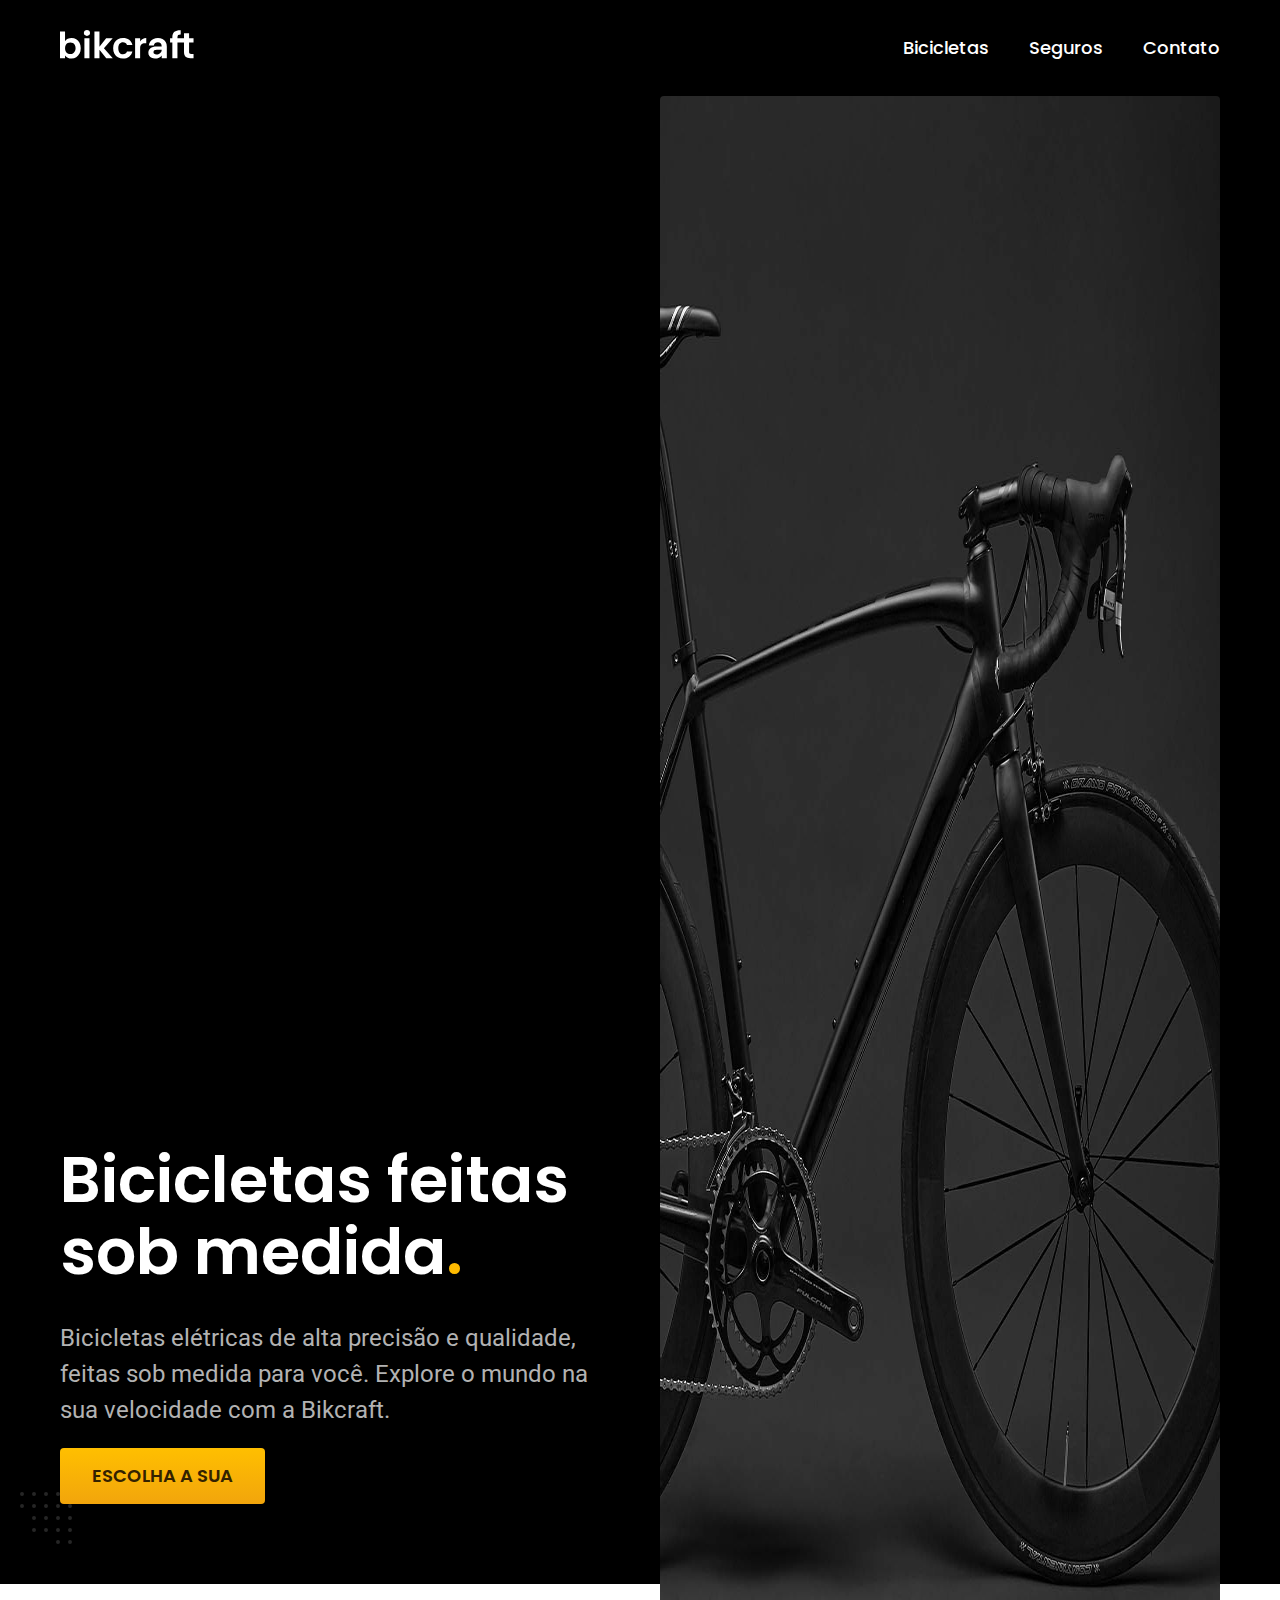
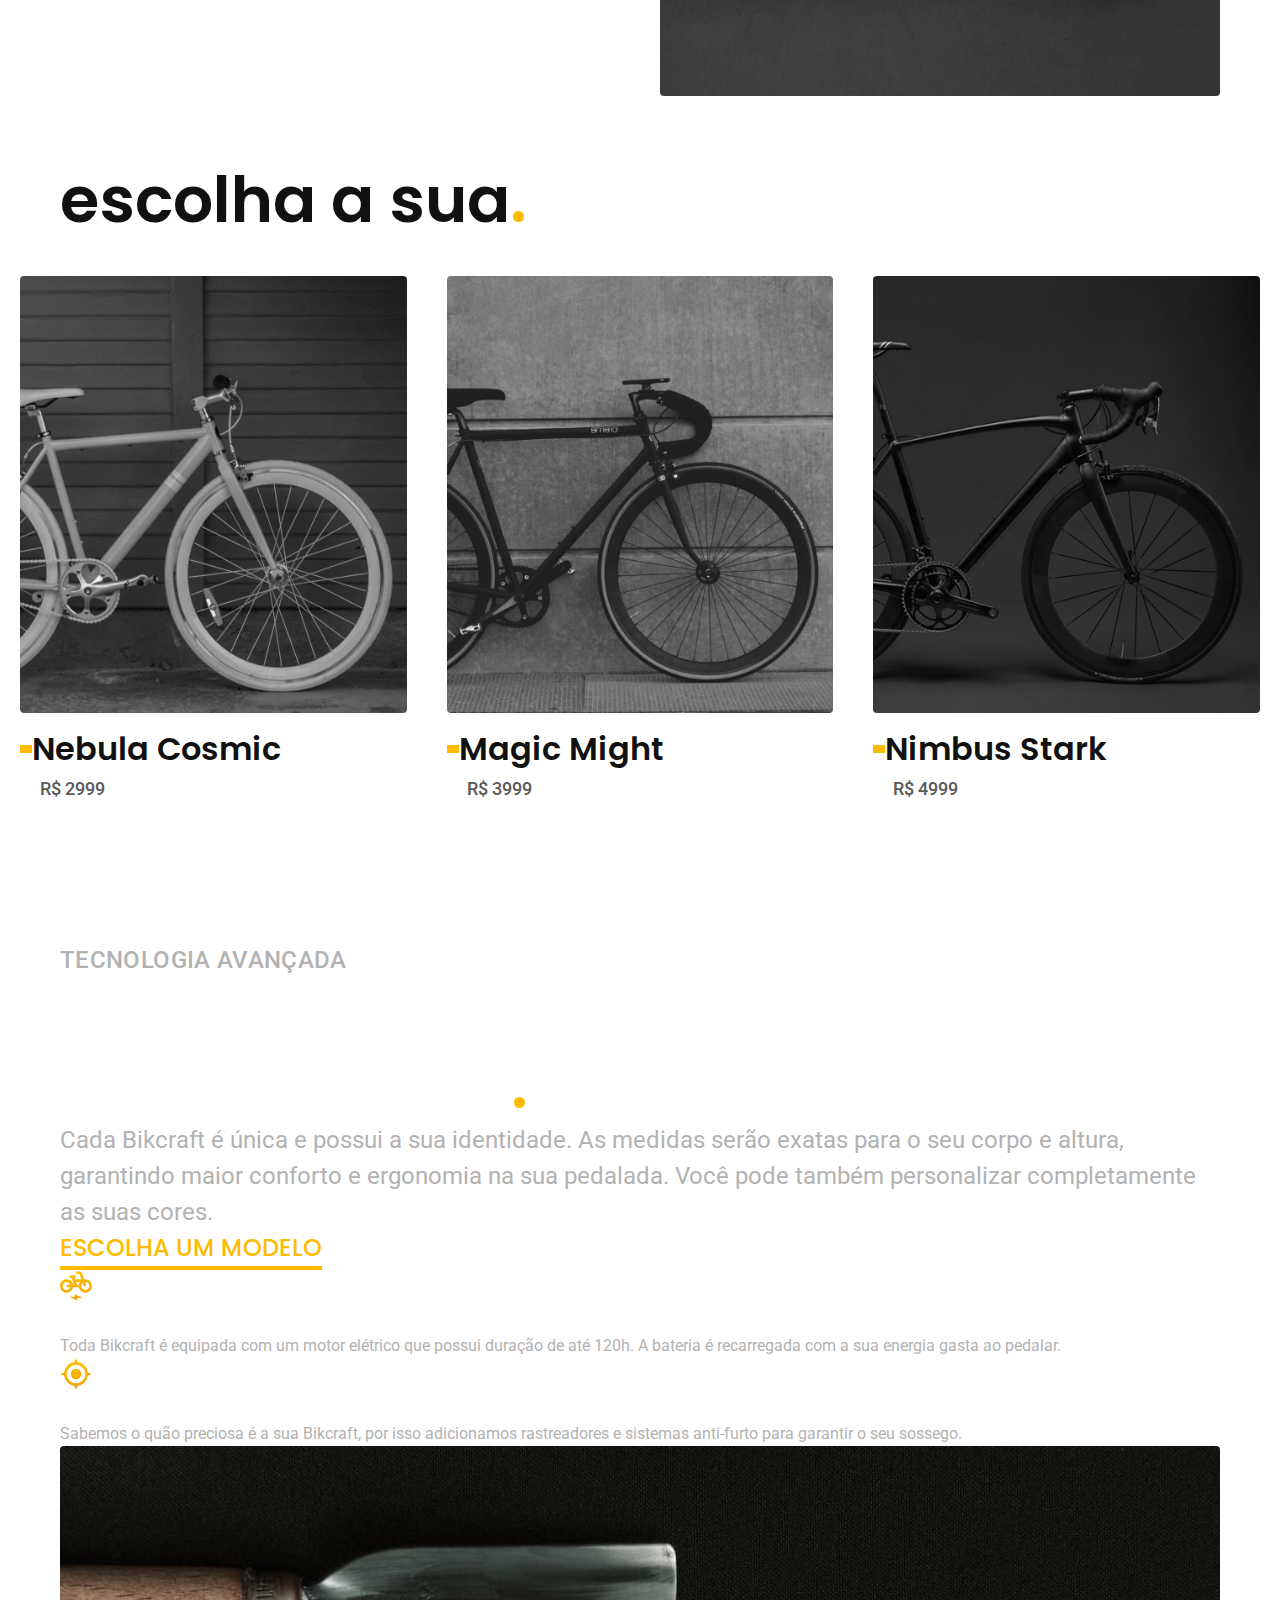
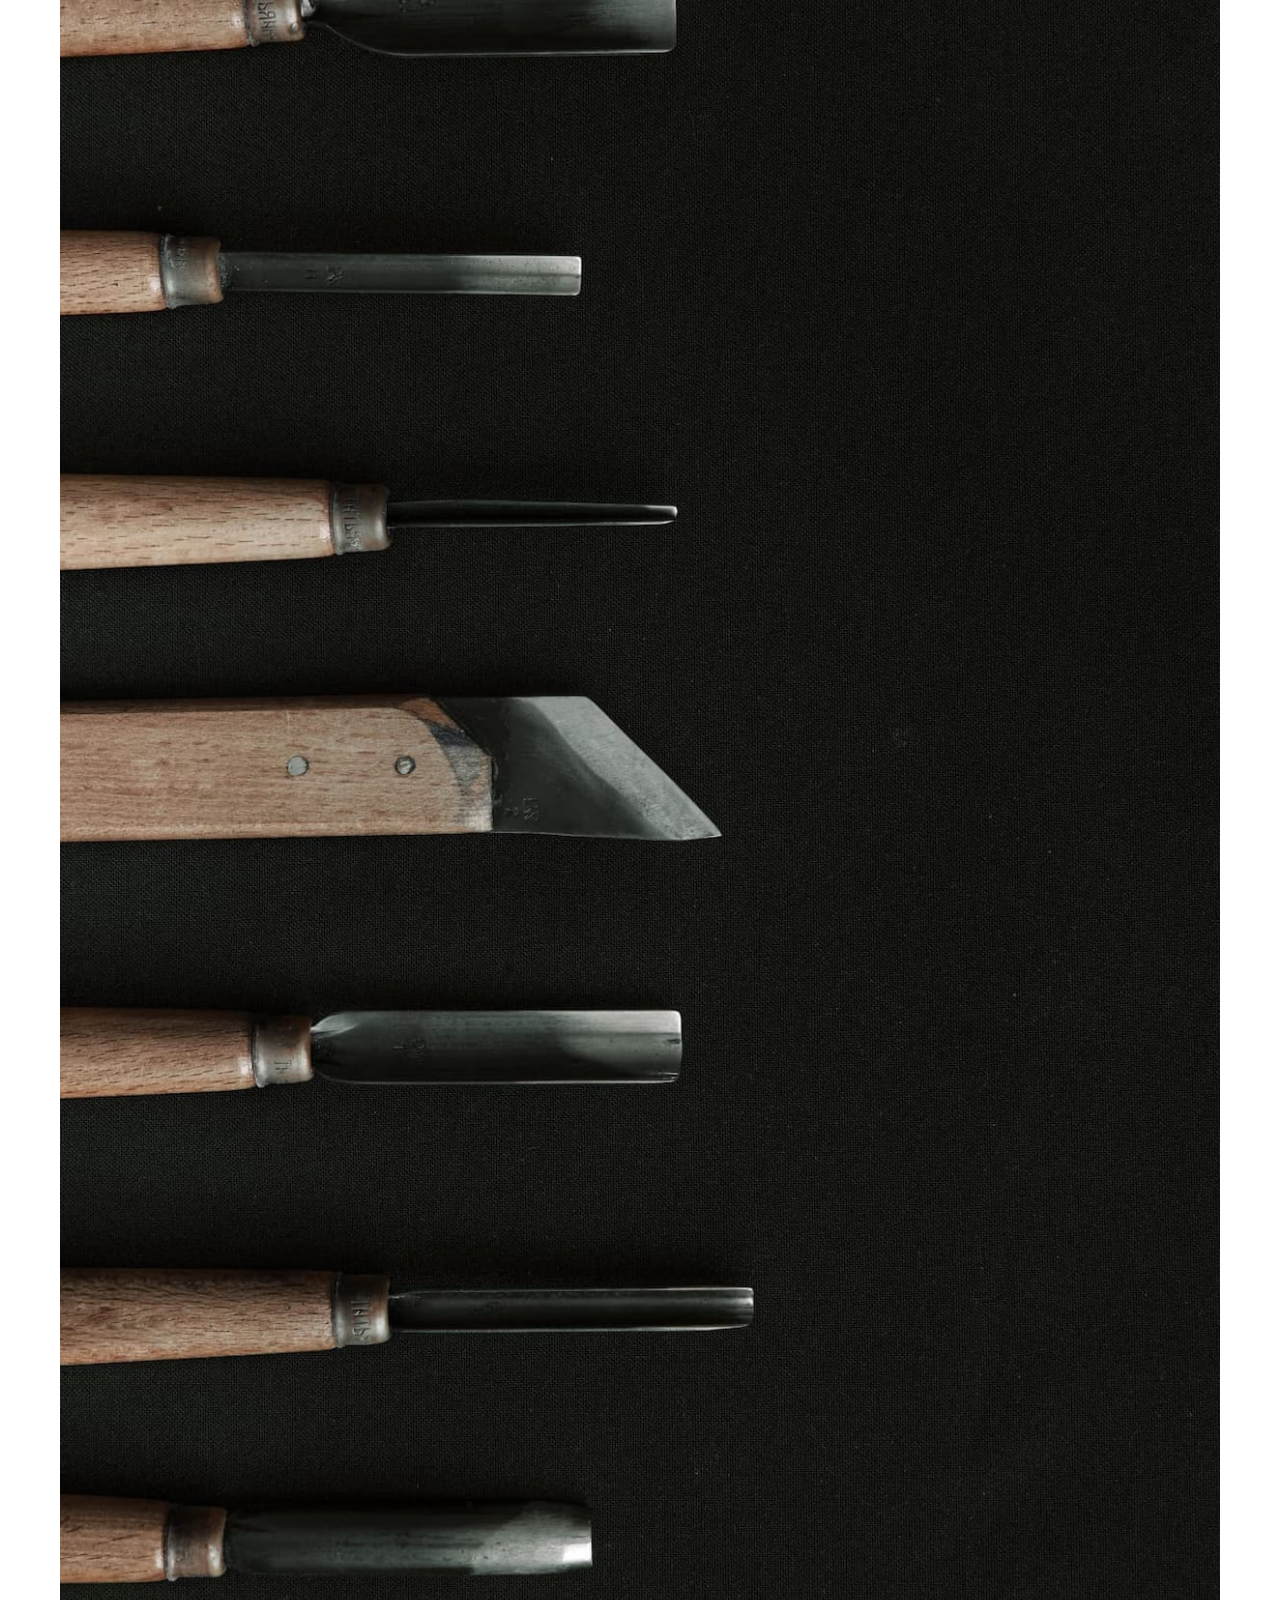
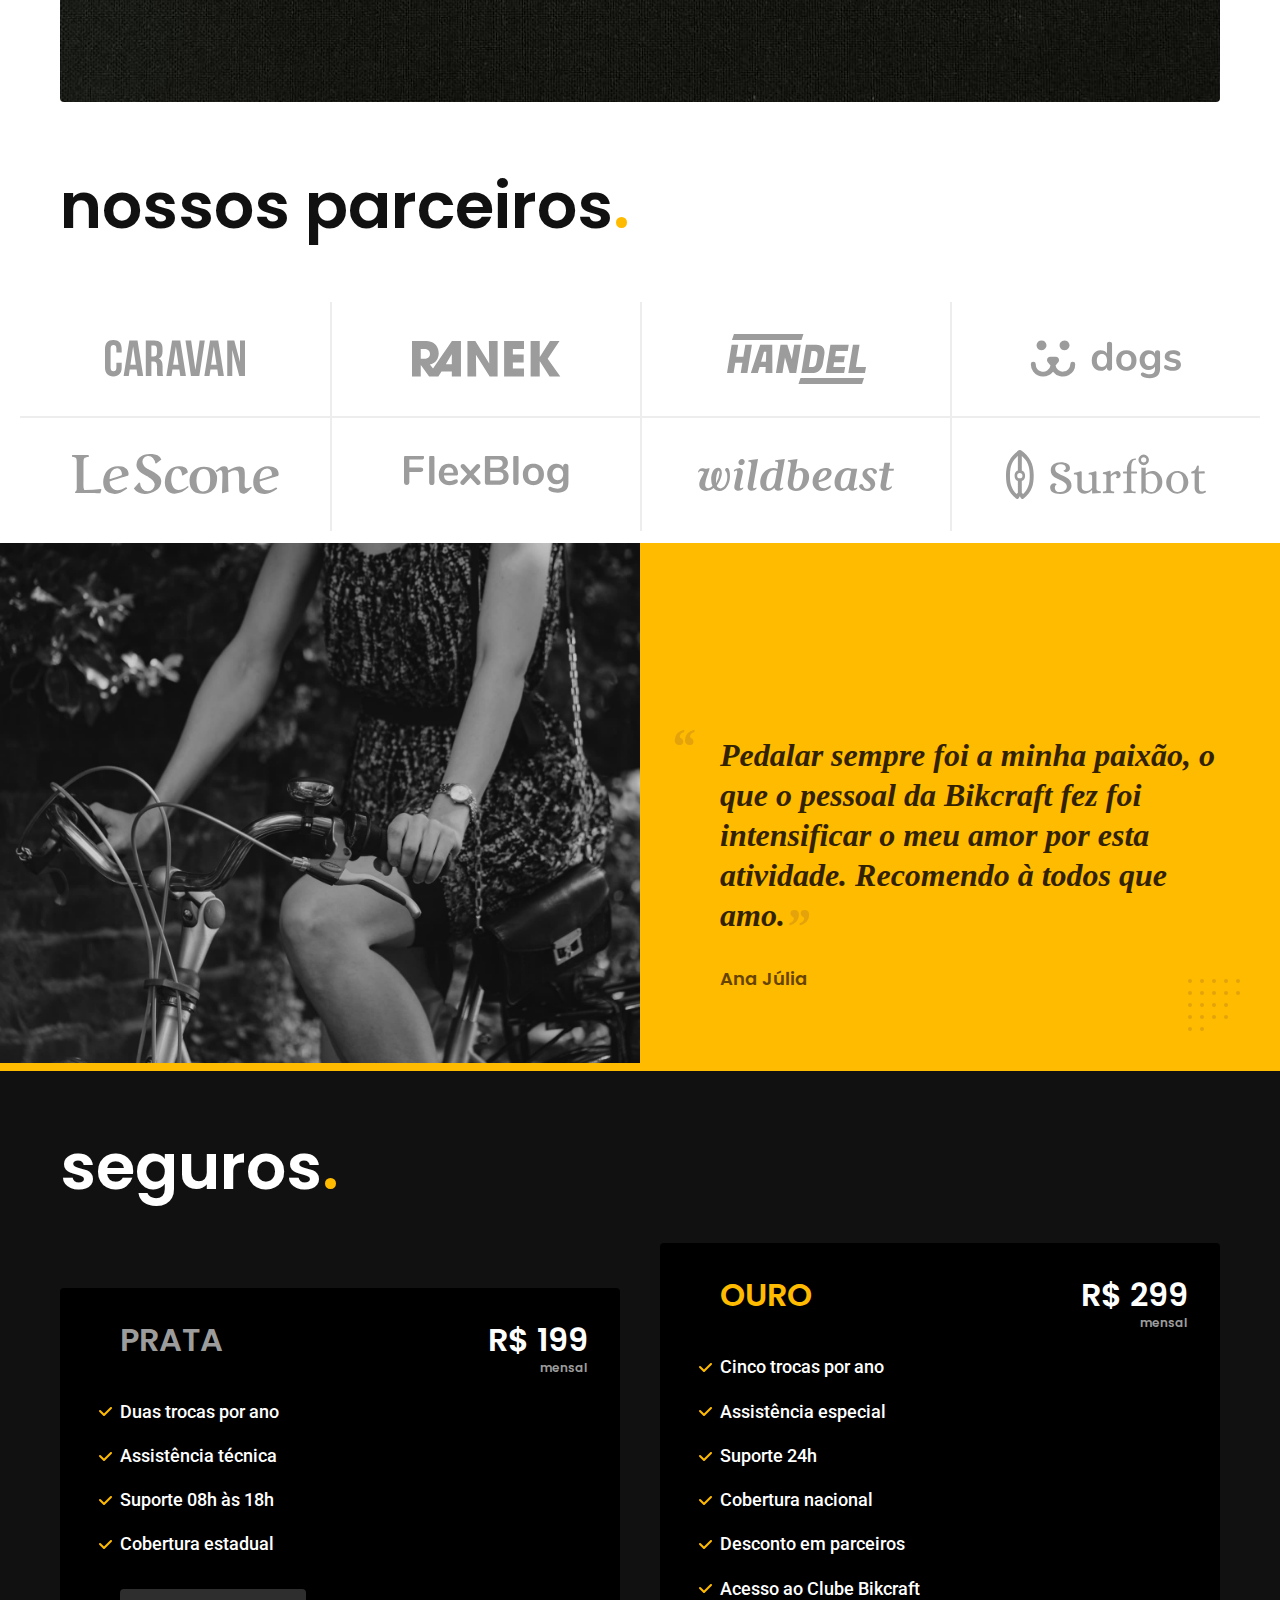
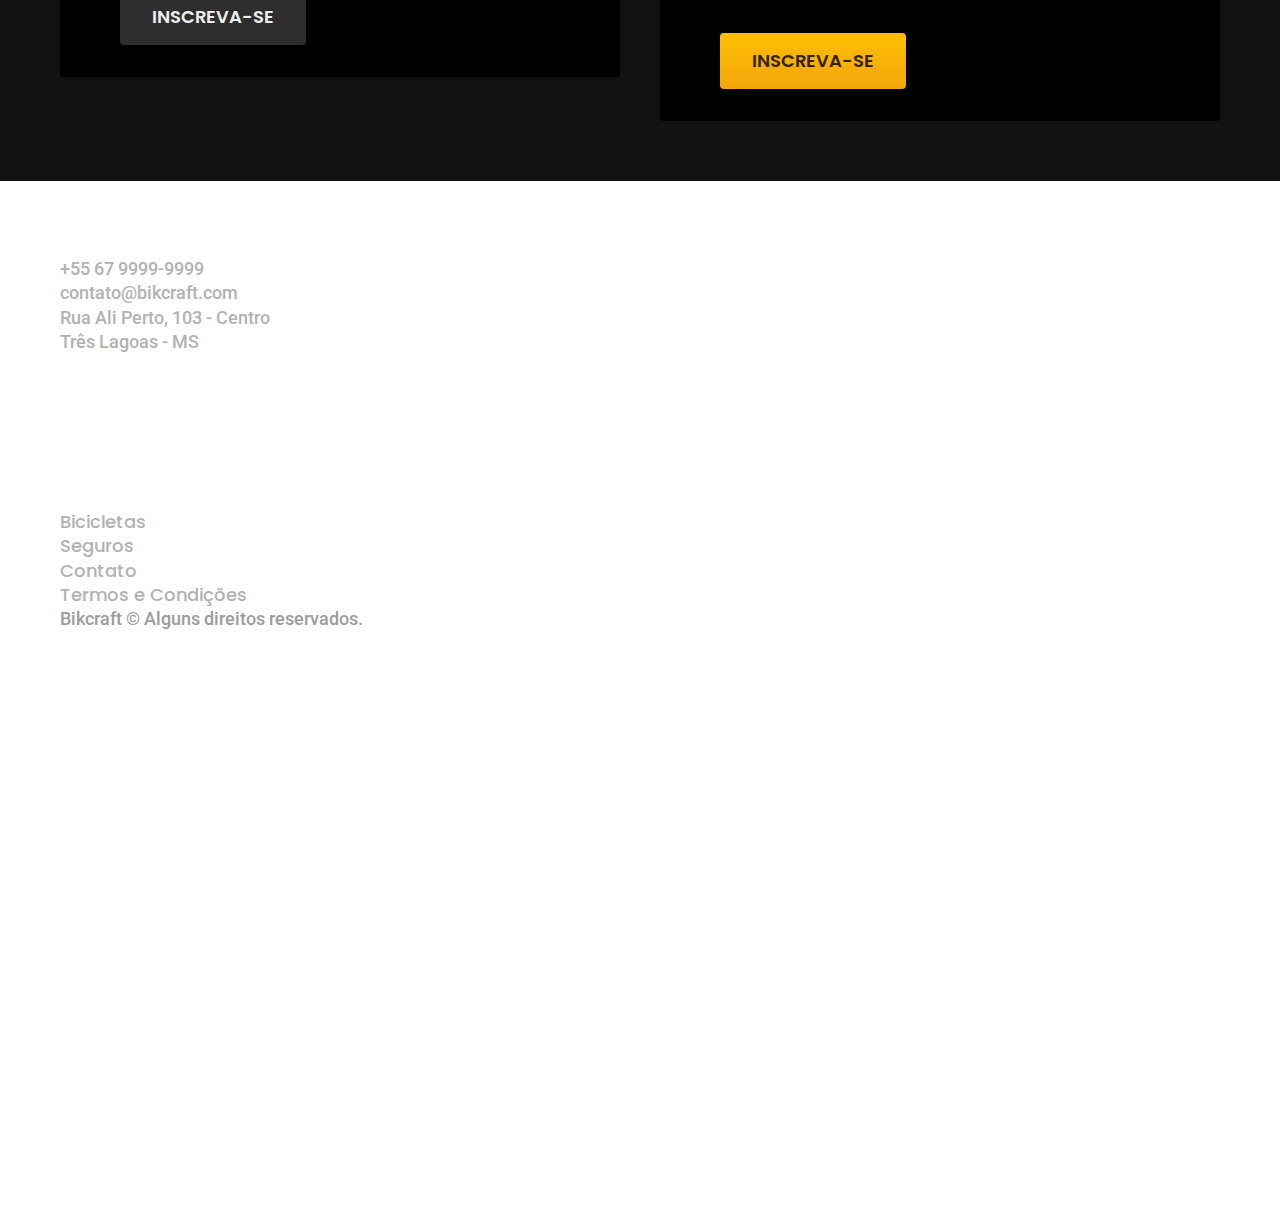
==== commit d9f60560: "otimizações" ====
--- a/index.html
+++ b/index.html
@@ -4,14 +4,19 @@
 <head>
   <meta charset="UTF-8">
   <meta name="viewport" content="width=device-width, initial-scale=1.0">
+
   <title>Bikcraft - Bicicletas Elétricas</title>
   <meta name="description" content="Bicicletas elétricas de alta precisão e qualidade, feitas sob medida para você. Explore o mundo na sua velocidade com a Bikcraft.">
+
+  <link rel="icon" href="./favicon.svg" type="image/svg+xml">
+  <link rel="preload" href="./css/style.css" as="style">
   <link rel="stylesheet" href="./css/style.css">
-  
+
+  <script>document.documentElement.classList.add('js');</script>
+
   <link rel="preconnect" href="https://fonts.googleapis.com">
   <link rel="preconnect" href="https://fonts.gstatic.com" crossorigin>
   <link href="https://fonts.googleapis.com/css2?family=Merriweather:ital,wght@1,900&family=Poppins:wght@400;600&family=Roboto:wght@400;500&display=swap" rel="stylesheet">
-  <link rel="icon" href="./favicon.svg" type="image/svg+xml">
 </head>
 
 <body>
@@ -34,13 +39,14 @@
   <main class="introducao-bg">
     <div class="introducao container">
       <div class="introducao-conteudo">
-        <h1 class="font-1-xxl cor-0">Bicicletas feitas sob medida<span class="cor-p1">.</span></h1>
-        <p class="font-2-l cor-5">Bicicletas elétricas de alta precisão e qualidade, feitas sob medida para você. Explore o mundo na sua velocidade com a Bikcraft.</p>
-        <a class="botao" href="./bicicletas.html">Escolha a sua</a>
-      </div>
-      <div>
-        <img src="./img/fotos/introducao.jpg" alt="Bicicleta elétrica preta.">
-      </div>
+        <h1 class="font-1-xxl cor-0 fadeInDown" data-anime="200">Bicicletas feitas sob medida<span class="cor-p1">.</span></h1>
+        <p class="font-2-l cor-5 fadeInDown" data-anime="400">Bicicletas elétricas de alta precisão e qualidade, feitas sob medida para você. Explore o mundo na sua velocidade com a Bikcraft.</p>
+        <a class="botao " data-anime="600" href="./bicicletas.html">Escolha a sua</a>
+      </div>
+      <picture data-anime="800" class="fadeInDown">
+        <source media="(max-width: 800px)" srcset="./img/bicicletas/nimbus.jpg">
+        <img src="./img/fotos/introducao.jpg" width="1280" height="1600" alt="Bicicleta elétrica preta.">
+      </picture>
     </div>
   </main>
 
@@ -193,6 +199,9 @@
       <p class="footer-copy font-2-m cor-6">Bikcraft © Alguns direitos reservados.</p>
     </div>
   </footer>
+
+  <script src="./js/plugins/simple-anime.js"></script>
+  <script src="./js/script.js"></script>
 </body>
 
 </html>